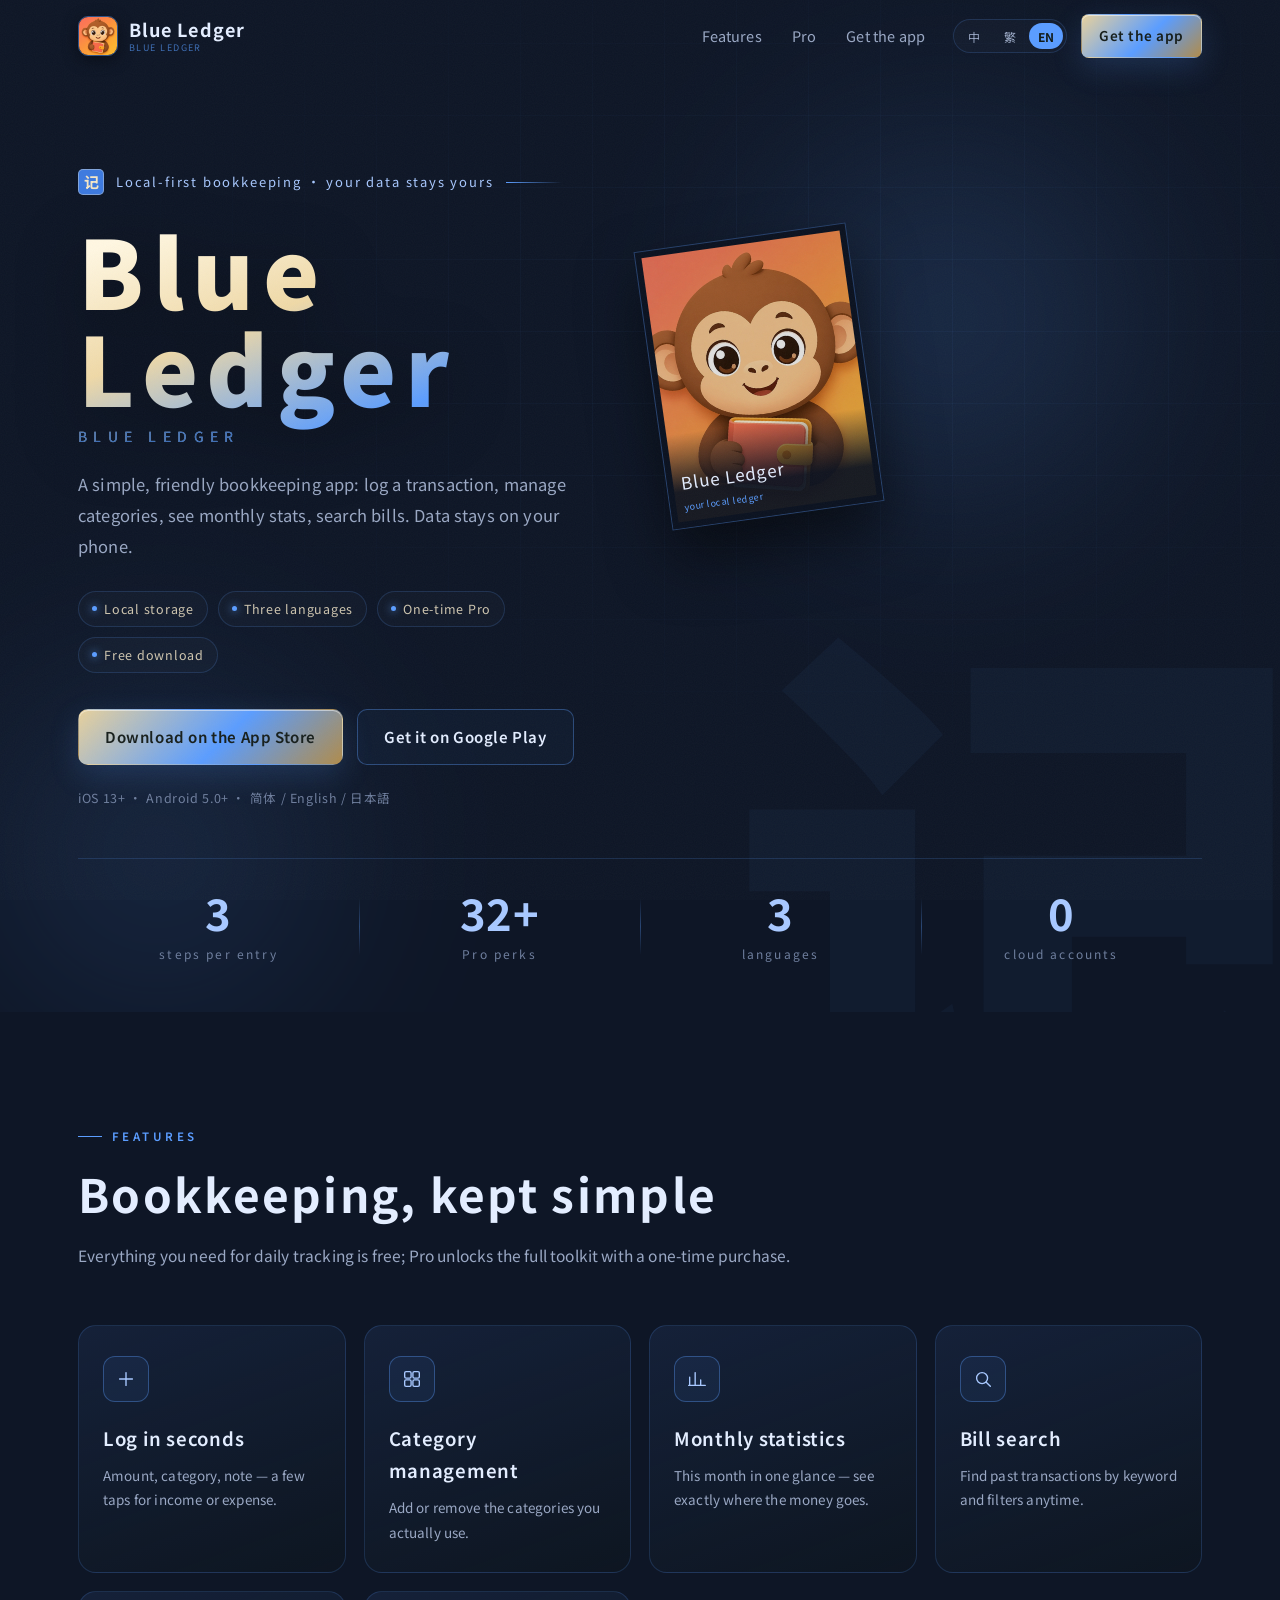
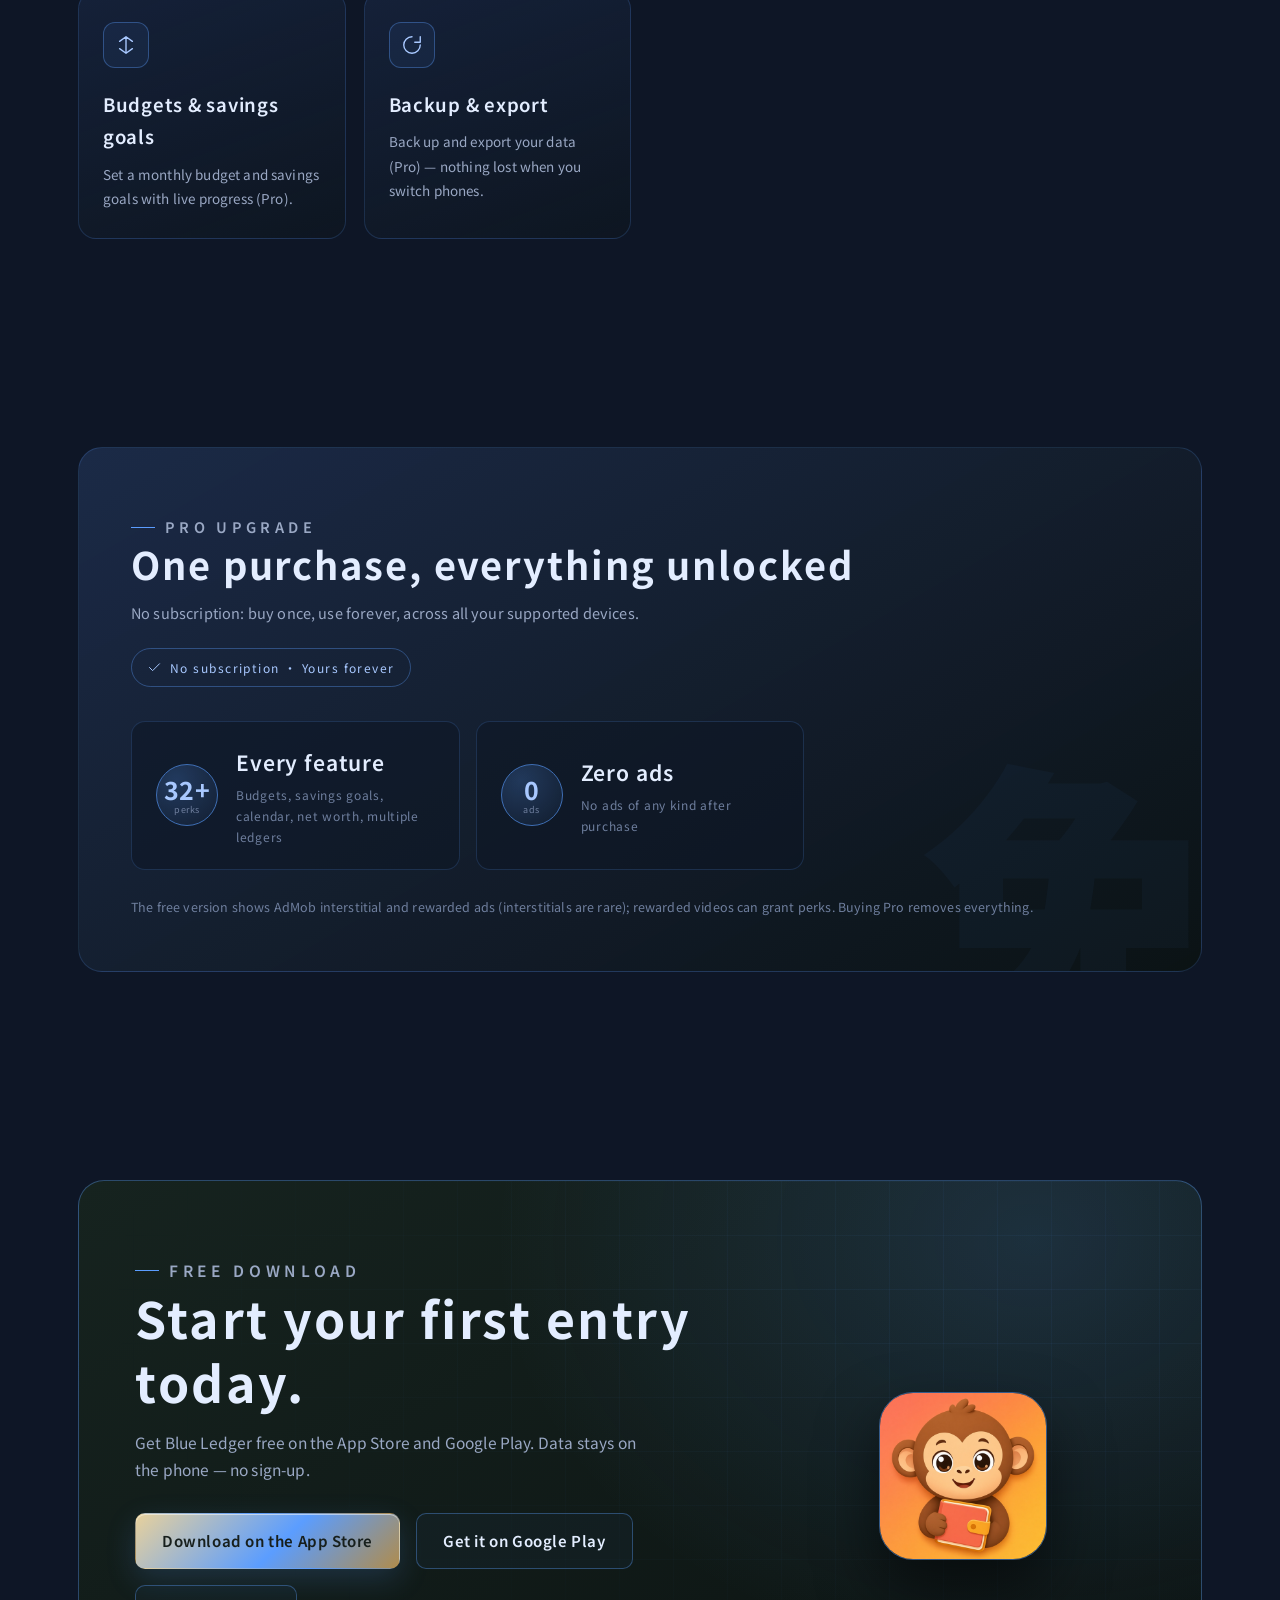
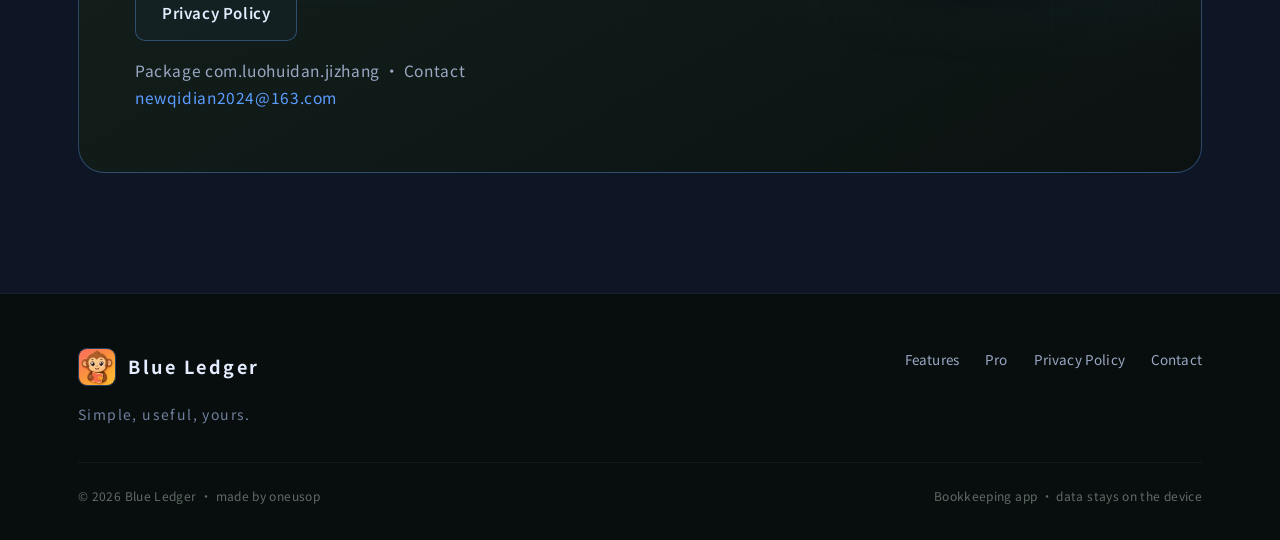
==== blue-jizhang/index.html @ 19135730 "Add Blue Ledger (blue-jizhang) landing page (zh-Hans/zh-Hant/en)" ====
<!DOCTYPE html>
<html lang="zh-Hans">
<head>
<meta charset="utf-8">
<meta name="viewport" content="width=device-width, initial-scale=1">
<title>蓝色记账 · Blue Ledger — 简洁好用的个人记账应用</title>
<meta name="description" content="蓝色记账：本地存储的个人记账应用。记一笔、分类管理、月度统计、账单搜索；Pro 一次买断解锁预算、储蓄目标、多账本等 32+ 权益。">
<meta name="keywords" content="记账,个人记账,账本,预算,储蓄,记账应用,bookkeeping,expense tracker,budget">
<meta name="author" content="oneusop">
<meta name="robots" content="index, follow, max-image-preview:large">
<meta name="theme-color" content="#0e1626">
<meta name="application-name" content="Blue Ledger">
<link rel="canonical" href="https://nonloop.github.io/my-android-apps-website/blue-jizhang/">
<link rel="alternate" hreflang="zh-Hans" href="https://nonloop.github.io/my-android-apps-website/blue-jizhang/">
<link rel="alternate" hreflang="zh-Hant" href="https://nonloop.github.io/my-android-apps-website/blue-jizhang/?lang=zh-Hant">
<link rel="alternate" hreflang="en" href="https://nonloop.github.io/my-android-apps-website/blue-jizhang/?lang=en">
<link rel="alternate" hreflang="x-default" href="https://nonloop.github.io/my-android-apps-website/blue-jizhang/">

<meta property="og:type" content="website">
<meta property="og:site_name" content="蓝色记账 Blue Ledger">
<meta property="og:locale" content="zh_CN">
<meta property="og:locale:alternate" content="zh_TW">
<meta property="og:locale:alternate" content="en_US">
<meta property="og:url" content="https://nonloop.github.io/my-android-apps-website/blue-jizhang/">
<meta property="og:title" content="蓝色记账 · Blue Ledger">
<meta property="og:description" content="简洁好用的个人记账应用。数据只存在本机，Pro 一次买断解锁 32+ 权益。">
<meta property="og:image" content="https://nonloop.github.io/my-android-apps-website/blue-jizhang/assets/jizhang/icon.png">
<meta name="twitter:card" content="summary">
<meta name="twitter:title" content="蓝色记账 · Blue Ledger">
<meta name="twitter:description" content="Simple local-first bookkeeping. Pro unlocks 32+ features with a one-time purchase.">
<meta name="twitter:image" content="https://nonloop.github.io/my-android-apps-website/blue-jizhang/assets/jizhang/icon.png">

<link rel="icon" type="image/png" href="assets/jizhang/icon.png">
<link rel="apple-touch-icon" href="assets/jizhang/icon.png">
<link rel="preconnect" href="https://fonts.googleapis.com">
<link rel="preconnect" href="https://fonts.gstatic.com" crossorigin>
<link href="https://fonts.googleapis.com/css2?family=Noto+Sans+SC:wght@300;400;500;700;900&display=swap" rel="stylesheet">
<link rel="stylesheet" href="styles.css">
<script>
  (function () {
    var root = document.documentElement;
    root.classList.add('js');
    function norm(code) {
      if (!code) return null;
      code = String(code).toLowerCase();
      if (code === 'en') return 'en';
      if (code === 'zh' || code === 'zh-hans' || code === 'zh-cn') return 'zh';
      if (code === 'zh-hant' || code === 'zh-tw' || code === 'zh-hk' || code === 'zh-mo') return 'zh-Hant';
      return null;
    }
    var saved = null;
    try { saved = localStorage.getItem('bluejizhang_lang'); } catch (e) {}
    var lang = norm(saved);
    var q = null;
    try { q = new URLSearchParams(location.search).get('lang'); } catch (e) {}
    var qn = norm(q);
    if (qn) lang = qn;
    if (!lang) {
      var nav = (navigator.language || 'zh').toLowerCase();
      if (nav.indexOf('en') === 0) lang = 'en';
      else if (/zh-(hant|tw|hk|mo)/.test(nav)) lang = 'zh-Hant';
      else lang = 'zh';
    }
    root.setAttribute('lang', lang === 'en' ? 'en' : lang === 'zh-Hant' ? 'zh-Hant' : 'zh-Hans');
  })();
</script>
</head>
<body>
<a class="skip-link" href="#main" data-i18n="skip">跳到主要内容</a>

<header class="site-header" id="top">
  <div class="wrap header-inner">
    <a class="brand" href="#top" aria-label="Blue Ledger">
      <img class="brand-icon" src="assets/jizhang/icon.png" alt="蓝色记账图标" width="40" height="40">
      <span class="brand-text">
        <strong data-i18n="brand">蓝色记账</strong>
        <small data-i18n="brandSub">BLUE LEDGER</small>
      </span>
    </a>
    <nav class="nav" id="nav" aria-label="主导航">
      <a href="#features" data-i18n="navFeatures">功能</a>
      <a href="#pro" data-i18n="navPro">Pro</a>
      <a href="#download" data-i18n="navDownload">获取应用</a>
    </nav>
    <div class="header-actions">
      <div class="lang" role="group" aria-label="Language / 语言">
        <button type="button" data-set-lang="zh" class="is-on">中</button>
        <button type="button" data-set-lang="zh-Hant">繁</button>
        <button type="button" data-set-lang="en">EN</button>
      </div>
      <a class="btn btn-gold btn-sm" href="https://apps.apple.com/app/id6670405728" target="_blank" rel="noopener" data-i18n="getApp">获取应用</a>
      <button class="menu-btn" id="menuBtn" type="button" aria-expanded="false" aria-controls="nav" aria-label="打开菜单">
        <span></span><span></span><span></span>
      </button>
    </div>
  </div>
</header>

<main id="main">
  <!-- HERO -->
  <section class="hero">
    <div class="hero-bg" aria-hidden="true">
      <span class="grid"></span>
      <span class="glow g1"></span>
      <span class="glow g2"></span>
      <span class="glyph">记</span>
    </div>

    <div class="wrap">
      <div class="hero-inner">
        <div class="hero-copy">
          <p class="eyebrow"><span class="seal">记</span><span data-i18n="heroEyebrow">本地记账 · 数据由你掌控</span></p>
          <h1 class="hero-title">
            <span data-i18n="heroTitle">蓝色记账</span>
            <em data-i18n="heroTitleSub">BLUE LEDGER</em>
          </h1>
          <p class="hero-lead" data-i18n="heroLead">简洁好用的个人记账应用：记一笔、分类管理、月度统计、账单搜索。数据只存在本机，打开就记。</p>
          <ul class="hero-tags">
            <li data-i18n="tagLocal">本地存储</li>
            <li data-i18n="tagLangs">三语界面</li>
            <li data-i18n="tagPro">Pro 一次买断</li>
            <li data-i18n="tagFree">免费下载</li>
          </ul>
          <div class="hero-cta">
            <a class="btn btn-gold" href="https://apps.apple.com/app/id6670405728" target="_blank" rel="noopener" data-i18n="appStoreCta">在 App Store 获取</a>
            <a class="btn btn-ghost" href="https://play.google.com/store/apps/details?id=com.luohuidan.jizhang" target="_blank" rel="noopener" data-i18n="playCta">在 Google Play 获取</a>
          </div>
          <p class="hero-meta" data-i18n="heroMeta">iOS 13+ · Android 5.0+ · 简体 / English / 日本語</p>
        </div>

        <div class="hero-art">
          <figure class="hero-card hc-left">
            <img src="assets/jizhang/icon.png" alt="蓝色记账应用图标" loading="eager">
            <figcaption><span data-i18n="heroCardA">蓝色记账</span><small data-i18n="heroCardASub">本机账本</small></figcaption>
          </figure>
        </div>
      </div>

      <div class="hero-stats">
        <div class="stat"><b>3</b><span data-i18n="statSteps">步记完一笔</span></div>
        <div class="stat"><b>32+</b><span data-i18n="statPro">项 Pro 权益</span></div>
        <div class="stat"><b>3</b><span data-i18n="statLangs">种界面语言</span></div>
        <div class="stat"><b>0</b><span data-i18n="statCloud">云端账号</span></div>
      </div>
    </div>
  </section>

  <!-- FEATURES -->
  <section class="section" id="features">
    <div class="wrap">
      <div class="section-head reveal">
        <p class="kicker" data-i18n="featuresKicker">核心功能</p>
        <h2 data-i18n="featuresTitle">记账这件事，越简单越好</h2>
        <p class="section-lead" data-i18n="featuresLead">日常记账免费够用；想管理得更好，Pro 一次买断全部解锁。</p>
      </div>

      <div class="feature-grid">
        <article class="feature reveal" data-delay="0">
          <span class="ico"><svg viewBox="0 0 24 24"><path d="M12 5v14M5 12h14"/></svg></span>
          <h3 data-i18n="f1Title">快速记一笔</h3>
          <p data-i18n="f1Desc">金额、分类、备注，几步完成；支持收入与支出。</p>
        </article>
        <article class="feature reveal" data-delay="1">
          <span class="ico"><svg viewBox="0 0 24 24"><rect x="4" y="4" width="7" height="7" rx="1.5"/><rect x="13" y="4" width="7" height="7" rx="1.5"/><rect x="4" y="13" width="7" height="7" rx="1.5"/><rect x="13" y="13" width="7" height="7" rx="1.5"/></svg></span>
          <h3 data-i18n="f2Title">分类管理</h3>
          <p data-i18n="f2Desc">常用分类自由增删，账目一目了然。</p>
        </article>
        <article class="feature reveal" data-delay="2">
          <span class="ico"><svg viewBox="0 0 24 24"><path d="M4 19V10M10 19V5M16 19v-6M21 19H3"/></svg></span>
          <h3 data-i18n="f3Title">月度统计</h3>
          <p data-i18n="f3Desc">本月收支概览与月度统计，钱花在哪一清二楚。</p>
        </article>
        <article class="feature reveal" data-delay="3">
          <span class="ico"><svg viewBox="0 0 24 24"><circle cx="11" cy="11" r="6"/><path d="m20 20-4.5-4.5"/></svg></span>
          <h3 data-i18n="f4Title">账单搜索</h3>
          <p data-i18n="f4Desc">按关键词与筛选条件查找历史账单，随时核对。</p>
        </article>
        <article class="feature reveal" data-delay="0">
          <span class="ico"><svg viewBox="0 0 24 24"><path d="M12 3v18M5 8l7-5 7 5M5 16l7 5 7-5"/></svg></span>
          <h3 data-i18n="f5Title">预算与储蓄目标</h3>
          <p data-i18n="f5Desc">设定月度预算和储蓄目标，进度实时提醒（Pro）。</p>
        </article>
        <article class="feature reveal" data-delay="1">
          <span class="ico"><svg viewBox="0 0 24 24"><path d="M12 3a9 9 0 1 0 9 9"/><path d="M21 3v6h-6"/></svg></span>
          <h3 data-i18n="f6Title">备份与导出</h3>
          <p data-i18n="f6Desc">数据备份与导出（Pro），换机不丢账。</p>
        </article>
      </div>
    </div>
  </section>

  <!-- PRO -->
  <section class="section" id="pro">
    <div class="wrap">
      <div class="ads-panel reveal">
        <div class="ads-head">
          <div>
            <p class="kicker" data-i18n="proKicker">Pro 高级版</p>
            <h2 data-i18n="proTitle">一次买断，全部解锁</h2>
            <p data-i18n="proLead">无需订阅：一次购买，永久使用，并在所有支持设备上共享。</p>
          </div>
          <span class="no-iap">
            <svg viewBox="0 0 24 24" aria-hidden="true"><path d="M20 6 9 17l-5-5"/></svg>
            <span data-i18n="noSub">无订阅 · 永久使用</span>
          </span>
        </div>

        <div class="tier-grid">
          <div class="tier">
            <span class="tier-seal"><span class="tier-num">32+</span><small data-i18n="proPerks">项权益</small></span>
            <div>
              <b data-i18n="proTier1">完整功能</b>
              <span data-i18n="proTier1Sub">预算、储蓄目标、记账日历、资产负债、多账本</span>
            </div>
          </div>
          <div class="tier">
            <span class="tier-seal"><span class="tier-num">0</span><small data-i18n="adCount">广告</small></span>
            <div>
              <b data-i18n="proTier2">无广告干扰</b>
              <span data-i18n="proTier2Sub">购买后不再展示任何广告</span>
            </div>
          </div>
        </div>

        <p class="ads-note" data-i18n="proNote">免费版包含 AdMob 插屏与激励广告（插屏仅低概率出现），看激励广告可获权益；Pro 买断后全部去除。</p>
      </div>
    </div>
  </section>

  <!-- DOWNLOAD -->
  <section class="section download" id="download">
    <div class="wrap">
      <div class="download-panel reveal">
        <div class="dl-copy">
          <p class="kicker" data-i18n="dlKicker">免费下载</p>
          <h2 data-i18n="dlTitle">今天开始，记下第一笔。</h2>
          <p data-i18n="dlLead">在 App Store 与 Google Play 免费获取《蓝色记账》。数据只存在本机，无需注册。</p>
          <div class="dl-actions">
            <a class="btn btn-gold" href="https://apps.apple.com/app/id6670405728" target="_blank" rel="noopener" data-i18n="appStoreCta">在 App Store 获取</a>
            <a class="btn btn-ghost" href="https://play.google.com/store/apps/details?id=com.luohuidan.jizhang" target="_blank" rel="noopener" data-i18n="playCta">在 Google Play 获取</a>
            <a class="btn btn-ghost" href="privacy.html" data-i18n="privacyLink">隐私政策</a>
          </div>
          <p class="dl-meta">
            <span data-i18n="dlMeta">包名 com.luohuidan.jizhang · 联系</span>
            <a href="mailto:newqidian2024@163.com">newqidian2024@163.com</a>
          </p>
        </div>
        <div class="dl-art">
          <img src="assets/jizhang/icon.png" alt="蓝色记账应用图标" width="168" height="168" loading="lazy">
        </div>
      </div>
    </div>
  </section>
</main>

<footer class="site-footer">
  <div class="wrap">
    <div class="footer-top">
      <div>
        <div class="footer-brand">
          <img src="assets/jizhang/icon.png" alt="" width="38" height="38" loading="lazy">
          <strong data-i18n="brand">蓝色记账</strong>
        </div>
        <p class="footer-tagline" data-i18n="footerTagline">简洁好用，数据由你掌控。</p>
      </div>
      <nav class="footer-links" aria-label="页脚导航">
        <a href="#features" data-i18n="navFeatures">功能</a>
        <a href="#pro" data-i18n="navPro">Pro</a>
        <a href="privacy.html" data-i18n="privacyLink">隐私政策</a>
        <a href="mailto:newqidian2024@163.com" data-i18n="contact">联系我们</a>
      </nav>
    </div>
    <div class="footer-bottom">
      <span>© <span id="year">2026</span> Blue Ledger · <span data-i18n="madeBy">由 oneusop 出品</span></span>
      <span data-i18n="footerNote">个人记账应用 · 数据仅保存在本机</span>
    </div>
  </div>
</footer>

<script src="app.js" defer></script>
</body>
</html>
---- blue-jizhang/styles.css ----
/* ==========================================================================
   蓝色记账 · Blue Ledger — official site
   Palette: deep blue night, sky-blue accent, soft paper
   ========================================================================== */



:root {
  --bg: #0e1626;
  --bg-soft: #16203a;
  --panel: #1a2748;
  --panel-2: #20305a;
  --gold: #5b9dff;
  --gold-2: #a8c8ff;
  --gold-3: #3f6fb5;
  --cream: #e3edff;
  --text: #eef3fb;
  --muted: #9aa8c4;
  --faint: #6f7f9e;
  --line: rgba(91, 157, 255, 0.18);
  --line-strong: rgba(91, 157, 255, 0.36);
  --red: #3d7ae0;
  --paper: #d5e5ff;
  --serif: "Noto Sans SC", "PingFang SC", "Microsoft YaHei", sans-serif;
  --sans: "Noto Sans SC", -apple-system, BlinkMacSystemFont, "PingFang SC",
    "Hiragino Sans GB", "Microsoft YaHei", sans-serif;
  --wrap: 1180px;
  --radius: 18px;
  --ease: cubic-bezier(0.22, 0.61, 0.36, 1);
}

*,
*::before,
*::after {
  box-sizing: border-box;
}

html {
  scroll-behavior: smooth;
  -webkit-text-size-adjust: 100%;
}

body {
  margin: 0;
  background: var(--bg);
  color: var(--text);
  font-family: var(--sans);
  font-size: 16px;
  line-height: 1.75;
  letter-spacing: 0.01em;
  overflow-x: hidden;
  -webkit-font-smoothing: antialiased;
}

body::before {
  content: "";
  position: fixed;
  inset: 0;
  z-index: 1;
  pointer-events: none;
  opacity: 0.035;
  background-image: url("data:image/svg+xml;utf8,<svg xmlns='http://www.w3.org/2000/svg' width='160' height='160'><filter id='n'><feTurbulence type='fractalNoise' baseFrequency='0.9' numOctaves='2'/></filter><rect width='160' height='160' filter='url(%23n)'/></svg>");
}

img {
  max-width: 100%;
  display: block;
}

a {
  color: inherit;
  text-decoration: none;
}

button {
  font: inherit;
  color: inherit;
  background: none;
  border: 0;
  cursor: pointer;
}

::selection {
  background: rgba(91, 157, 255, 0.35);
  color: #fff;
}

:focus-visible {
  outline: 2px solid var(--gold-2);
  outline-offset: 3px;
}

.skip-link {
  position: fixed;
  top: -60px;
  left: 16px;
  z-index: 200;
  padding: 10px 18px;
  background: var(--gold);
  color: #0e1626;
  border-radius: 8px;
  font-weight: 700;
  transition: top 0.2s;
}

.skip-link:focus {
  top: 12px;
}

.wrap {
  width: 100%;
  max-width: var(--wrap);
  margin: 0 auto;
  padding: 0 28px;
}

/* ------------------------------ header ---------------------------------- */

.site-header {
  position: fixed;
  top: 0;
  left: 0;
  right: 0;
  z-index: 100;
  border-bottom: 1px solid transparent;
  transition: background 0.3s, border-color 0.3s, backdrop-filter 0.3s;
}

.site-header.is-scrolled {
  background: rgba(14, 22, 38, 0.82);
  backdrop-filter: blur(16px);
  -webkit-backdrop-filter: blur(16px);
  border-bottom-color: rgba(91, 157, 255, 0.14);
}

.header-inner {
  display: flex;
  align-items: center;
  gap: 28px;
  height: 72px;
}

.brand {
  display: inline-flex;
  align-items: center;
  gap: 11px;
  flex-shrink: 0;
}

.brand-icon {
  width: 40px;
  height: 40px;
  border-radius: 10px;
  border: 1px solid rgba(91, 157, 255, 0.45);
  box-shadow: 0 4px 16px rgba(0, 0, 0, 0.4);
}

.brand-text {
  display: flex;
  flex-direction: column;
  line-height: 1.15;
}

.brand-text strong {
  font-family: var(--serif);
  font-size: 18px;
  font-weight: 700;
  letter-spacing: 0.14em;
  color: var(--cream);
}

.brand-text small {
  font-size: 9px;
  letter-spacing: 0.28em;
  color: var(--gold-3);
  margin-top: 3px;
}

.nav {
  display: flex;
  align-items: center;
  gap: 30px;
  margin-left: auto;
  font-size: 14.5px;
  color: var(--muted);
}

.nav a {
  position: relative;
  padding: 6px 0;
  transition: color 0.2s;
}

.nav a::after {
  content: "";
  position: absolute;
  left: 0;
  right: 100%;
  bottom: 0;
  height: 1px;
  background: var(--gold);
  transition: right 0.3s var(--ease);
}

.nav a:hover {
  color: var(--gold-2);
}

.nav a:hover::after {
  right: 0;
}

.header-actions {
  display: flex;
  align-items: center;
  gap: 14px;
  flex-shrink: 0;
}

.lang {
  display: inline-flex;
  padding: 3px;
  gap: 2px;
  border: 1px solid var(--line);
  border-radius: 999px;
  background: rgba(255, 255, 255, 0.02);
}

.lang button {
  min-width: 34px;
  height: 26px;
  padding: 0 7px;
  border-radius: 999px;
  font-size: 12px;
  color: var(--muted);
  transition: background 0.2s, color 0.2s;
}

.lang button.is-on {
  background: var(--gold);
  color: #121b19;
  font-weight: 700;
}

.menu-btn {
  display: none;
  width: 40px;
  height: 40px;
  border: 1px solid var(--line);
  border-radius: 10px;
  padding: 10px;
  flex-direction: column;
  justify-content: center;
  gap: 5px;
}

.menu-btn span {
  display: block;
  height: 1.5px;
  background: var(--gold-2);
  transition: transform 0.25s, opacity 0.25s;
}

.menu-btn[aria-expanded="true"] span:nth-child(1) {
  transform: translateY(6.5px) rotate(45deg);
}

.menu-btn[aria-expanded="true"] span:nth-child(2) {
  opacity: 0;
}

.menu-btn[aria-expanded="true"] span:nth-child(3) {
  transform: translateY(-6.5px) rotate(-45deg);
}

/* ------------------------------- buttons -------------------------------- */

.btn {
  display: inline-flex;
  align-items: center;
  justify-content: center;
  gap: 9px;
  padding: 14px 26px;
  border-radius: 10px;
  font-weight: 600;
  font-size: 15px;
  letter-spacing: 0.04em;
  border: 1px solid transparent;
  transition: transform 0.25s var(--ease), box-shadow 0.25s, background 0.25s,
    border-color 0.25s, color 0.25s;
  cursor: pointer;
  white-space: nowrap;
}

.btn-sm {
  padding: 9px 17px;
  font-size: 13.5px;
  border-radius: 8px;
}

.btn-gold {
  background: linear-gradient(135deg, #e8d19c 0%, #5b9dff 55%, #b08c4c 100%);
  color: #171f1c;
  box-shadow: 0 10px 30px rgba(91, 157, 255, 0.18),
    inset 0 1px 0 rgba(255, 255, 255, 0.5);
}

.btn-gold:hover {
  transform: translateY(-2px);
  box-shadow: 0 16px 38px rgba(91, 157, 255, 0.32),
    inset 0 1px 0 rgba(255, 255, 255, 0.55);
}

.btn-ghost {
  border-color: var(--line-strong);
  color: var(--cream);
  background: rgba(91, 157, 255, 0.04);
}

.btn-ghost:hover {
  border-color: var(--gold);
  background: rgba(91, 157, 255, 0.1);
  transform: translateY(-2px);
}

.play-btn svg {
  width: 20px;
  height: 20px;
  flex-shrink: 0;
}

/* -------------------------------- hero ---------------------------------- */

.hero {
  position: relative;
  padding: 152px 0 48px;
  overflow: hidden;
  isolation: isolate;
}

.hero-bg {
  position: absolute;
  inset: 0;
  z-index: -1;
  overflow: hidden;
}

.hero-bg .grid {
  position: absolute;
  inset: -10% -10% 0;
  background-image: linear-gradient(rgba(91, 157, 255, 0.09) 1px, transparent 1px),
    linear-gradient(90deg, rgba(91, 157, 255, 0.09) 1px, transparent 1px);
  background-size: 72px 72px;
  mask-image: radial-gradient(ellipse 70% 58% at 62% 38%, #000 10%, transparent 72%);
  -webkit-mask-image: radial-gradient(ellipse 70% 58% at 62% 38%, #000 10%, transparent 72%);
  opacity: 0.55;
}

.hero-bg .glow {
  position: absolute;
  border-radius: 50%;
  filter: blur(90px);
  opacity: 0.42;
}

.hero-bg .g1 {
  width: 560px;
  height: 560px;
  right: 4%;
  top: 4%;
  background: radial-gradient(circle, rgba(91, 157, 255, 0.5), transparent 68%);
}

.hero-bg .g2 {
  width: 520px;
  height: 520px;
  left: -8%;
  bottom: -10%;
  background: radial-gradient(circle, rgba(91, 157, 255, 0.38), transparent 70%);
}

.hero-bg .glyph {
  position: absolute;
  right: -3%;
  bottom: -16%;
  font-family: var(--serif);
  font-weight: 900;
  font-size: clamp(320px, 46vw, 720px);
  line-height: 1;
  color: rgba(91, 157, 255, 0.045);
  user-select: none;
}

.hero-inner {
  display: grid;
  grid-template-columns: 1.02fr 0.98fr;
  align-items: center;
  gap: 30px;
  min-height: 600px;
}

.eyebrow {
  display: inline-flex;
  align-items: center;
  gap: 12px;
  margin: 0 0 26px;
  font-size: 13px;
  letter-spacing: 0.22em;
  color: var(--gold-2);
}

.eyebrow::after {
  content: "";
  width: 56px;
  height: 1px;
  background: linear-gradient(90deg, var(--gold), transparent);
}

.seal {
  display: inline-grid;
  place-items: center;
  width: 26px;
  height: 26px;
  border-radius: 5px;
  background: var(--red);
  color: #f6e7c6;
  font-family: var(--serif);
  font-size: 15px;
  font-weight: 700;
  letter-spacing: 0;
  box-shadow: inset 0 0 0 1px rgba(255, 240, 210, 0.35);
}

.hero-title {
  margin: 0;
  font-family: var(--serif);
  font-weight: 900;
  font-size: clamp(58px, 7.4vw, 104px);
  line-height: 1.02;
  letter-spacing: 0.09em;
  background: linear-gradient(160deg, #fff7e2 8%, #efd9a7 38%, #5b9dff 72%, #9f7f45 100%);
  -webkit-background-clip: text;
  background-clip: text;
  color: transparent;
  filter: drop-shadow(0 14px 34px rgba(0, 0, 0, 0.4));
}

.hero-title em {
  display: block;
  margin-top: 14px;
  font-family: var(--sans);
  font-style: normal;
  font-weight: 400;
  font-size: clamp(11px, 1.1vw, 14px);
  letter-spacing: 0.46em;
  color: var(--gold-3);
  -webkit-text-fill-color: var(--gold-3);
  background: none;
}

.hero-lead {
  max-width: 500px;
  margin: 26px 0 0;
  font-size: 16.5px;
  color: var(--muted);
  line-height: 1.9;
}

.hero-tags {
  display: flex;
  flex-wrap: wrap;
  gap: 10px;
  list-style: none;
  padding: 0;
  margin: 28px 0 0;
}

.hero-tags li {
  display: inline-flex;
  align-items: center;
  gap: 7px;
  padding: 6px 13px;
  border: 1px solid var(--line);
  border-radius: 999px;
  font-size: 12.5px;
  letter-spacing: 0.06em;
  color: #cfc6b0;
  background: rgba(255, 255, 255, 0.02);
}

.hero-tags li::before {
  content: "";
  width: 5px;
  height: 5px;
  border-radius: 50%;
  background: var(--gold);
  box-shadow: 0 0 8px var(--gold);
}

.hero-cta {
  display: flex;
  flex-wrap: wrap;
  gap: 14px;
  margin-top: 36px;
}

.hero-meta {
  margin: 22px 0 0;
  font-size: 12.5px;
  letter-spacing: 0.05em;
  color: var(--faint);
}

/* hero visual */

.hero-art {
  position: relative;
  width: 100%;
  max-width: 540px;
  height: 672px;
  margin-left: auto;
}

.phone {
  position: absolute;
  z-index: 3;
  left: 50%;
  top: 0;
  width: 296px;
  margin: 0;
  transform: translateX(-50%);
  padding: 9px;
  border-radius: 42px;
  background: linear-gradient(150deg, #37433f 0%, #1b2523 34%, #0b1220 100%);
  border: 1px solid rgba(91, 157, 255, 0.5);
  box-shadow: 0 44px 90px rgba(0, 0, 0, 0.66),
    0 0 0 1px rgba(0, 0, 0, 0.7),
    inset 0 1px 0 rgba(255, 255, 255, 0.12);
}

.phone::after {
  content: "";
  position: absolute;
  top: 17px;
  left: 50%;
  transform: translateX(-50%);
  width: 86px;
  height: 20px;
  border-radius: 999px;
  background: #070c0b;
  z-index: 2;
}

.phone img {
  width: 100%;
  height: auto;
  border-radius: 34px;
  aspect-ratio: 1080 / 2330;
  object-fit: cover;
  object-position: top center;
  background: #0d1514;
}

.hero-card {
  position: absolute;
  z-index: 2;
  width: 214px;
  margin: 0;
  padding: 6px;
  background: #0b1220;
  border: 1px solid rgba(91, 157, 255, 0.34);
  box-shadow: 0 30px 60px rgba(0, 0, 0, 0.55);
  overflow: hidden;
}

.hero-card img {
  width: 100%;
  aspect-ratio: 3 / 4;
  object-fit: cover;
  filter: saturate(0.92) brightness(0.88);
}

.hero-card figcaption {
  position: absolute;
  left: 0;
  right: 0;
  bottom: 0;
  padding: 34px 14px 12px;
  font-family: var(--serif);
  font-size: 19px;
  letter-spacing: 0.16em;
  color: var(--cream);
  background: linear-gradient(transparent, rgba(11, 18, 32, 0.94) 62%);
}

.hero-card figcaption small {
  display: block;
  margin-top: 2px;
  font-family: var(--sans);
  font-size: 10px;
  letter-spacing: 0.2em;
  color: var(--gold);
}

.hc-left {
  left: -14px;
  top: 84px;
  transform: rotate(-8deg);
}

.hc-right {
  right: -18px;
  top: 128px;
  transform: rotate(7deg);
}

.hc-right figcaption {
  text-align: right;
  padding-right: 16px;
}

.hero-chip {
  position: absolute;
  z-index: 4;
  left: 2px;
  bottom: 44px;
  display: flex;
  align-items: center;
  gap: 10px;
  padding: 12px 17px;
  border-radius: 12px;
  border: 1px solid var(--line-strong);
  background: rgba(13, 20, 19, 0.86);
  backdrop-filter: blur(10px);
  box-shadow: 0 18px 40px rgba(0, 0, 0, 0.45);
}

.hero-chip .chip-seal {
  display: grid;
  place-items: center;
  width: 34px;
  height: 34px;
  border-radius: 50%;
  border: 1px solid var(--gold);
  font-family: var(--serif);
  font-size: 15px;
  color: var(--gold-2);
}

.hero-chip b {
  display: block;
  font-size: 13px;
  letter-spacing: 0.1em;
  color: var(--cream);
}

.hero-chip span {
  font-size: 10.5px;
  letter-spacing: 0.08em;
  color: var(--faint);
}

/* stats */

.hero-stats {
  display: grid;
  grid-template-columns: repeat(4, 1fr);
  gap: 0;
  margin-top: 34px;
  padding-top: 30px;
  border-top: 1px solid var(--line);
}

.stat {
  position: relative;
  padding: 0 24px;
  text-align: center;
}

.stat + .stat::before {
  content: "";
  position: absolute;
  left: 0;
  top: 12%;
  height: 76%;
  width: 1px;
  background: linear-gradient(transparent, var(--line-strong), transparent);
}

.stat b {
  display: block;
  font-family: var(--serif);
  font-size: clamp(30px, 3.4vw, 44px);
  font-weight: 700;
  line-height: 1.1;
  color: var(--gold-2);
}

.stat span {
  display: block;
  margin-top: 6px;
  font-size: 12px;
  letter-spacing: 0.18em;
  color: var(--faint);
}

/* ------------------------------ sections -------------------------------- */

.section {
  position: relative;
  padding: 104px 0;
  scroll-margin-top: 84px;
}

.section-head {
  max-width: 760px;
  margin-bottom: 54px;
}

.section-head.center {
  margin-left: auto;
  margin-right: auto;
  text-align: center;
}

.kicker {
  display: inline-flex;
  align-items: center;
  gap: 10px;
  margin: 0 0 18px;
  font-size: 11.5px;
  font-weight: 600;
  letter-spacing: 0.3em;
  text-transform: uppercase;
  color: var(--gold);
}

.kicker::before {
  content: "";
  width: 24px;
  height: 1px;
  background: var(--gold);
}

.section-head.center .kicker::after {
  content: "";
  width: 24px;
  height: 1px;
  background: var(--gold);
}

.section h2 {
  margin: 0;
  font-family: var(--serif);
  font-weight: 700;
  font-size: clamp(30px, 3.8vw, 46px);
  line-height: 1.28;
  letter-spacing: 0.05em;
  color: var(--cream);
}

.section-lead {
  margin: 18px 0 0;
  color: var(--muted);
  font-size: 15.5px;
  line-height: 1.9;
}

/* ------------------------------- features -------------------------------- */

.feature-grid {
  display: grid;
  grid-template-columns: repeat(4, 1fr);
  gap: 18px;
}

.feature {
  position: relative;
  padding: 30px 24px 28px;
  border: 1px solid var(--line);
  border-radius: var(--radius);
  background: linear-gradient(160deg, rgba(28, 44, 76, 0.5), rgba(14, 23, 21, 0.28));
  overflow: hidden;
  transition: transform 0.35s var(--ease), border-color 0.35s, background 0.35s;
}

.feature::after {
  content: "";
  position: absolute;
  inset: auto -30% -60% auto;
  width: 150px;
  height: 150px;
  border-radius: 50%;
  background: radial-gradient(circle, rgba(91, 157, 255, 0.16), transparent 70%);
  opacity: 0;
  transition: opacity 0.4s;
}

.feature:hover {
  transform: translateY(-5px);
  border-color: var(--line-strong);
  background: linear-gradient(160deg, rgba(38, 56, 96, 0.66), rgba(14, 23, 21, 0.4));
}

.feature:hover::after {
  opacity: 1;
}

.feature .ico {
  display: grid;
  place-items: center;
  width: 46px;
  height: 46px;
  border-radius: 12px;
  border: 1px solid var(--line-strong);
  background: rgba(91, 157, 255, 0.07);
  color: var(--gold-2);
  margin-bottom: 20px;
}

.feature .ico svg {
  width: 22px;
  height: 22px;
  stroke: currentColor;
  fill: none;
  stroke-width: 1.5;
  stroke-linecap: round;
  stroke-linejoin: round;
}

.feature h3 {
  margin: 0 0 9px;
  font-family: var(--serif);
  font-size: 18.5px;
  font-weight: 600;
  letter-spacing: 0.04em;
  color: var(--cream);
}

.feature p {
  margin: 0;
  font-size: 13.5px;
  line-height: 1.8;
  color: var(--muted);
}

/* ------------------------------- factions -------------------------------- */

.factions {
  background: linear-gradient(180deg, transparent, rgba(22, 32, 58, 0.6) 18%, rgba(22, 32, 58, 0.6) 82%, transparent);
}

.faction-grid {
  display: grid;
  grid-template-columns: repeat(3, 1fr);
  gap: 20px;
}

.faction-card {
  --fc: #5b9dff;
  position: relative;
  padding: 28px 26px 24px;
  border: 1px solid var(--line);
  border-radius: var(--radius);
  background: linear-gradient(165deg, rgba(22, 34, 31, 0.9), rgba(11, 18, 17, 0.9));
  overflow: hidden;
  transition: transform 0.35s var(--ease), border-color 0.35s, box-shadow 0.35s;
}

.faction-card::before {
  content: "";
  position: absolute;
  top: 0;
  left: 0;
  right: 0;
  height: 2px;
  background: linear-gradient(90deg, transparent, var(--fc), transparent);
  opacity: 0.85;
}

.faction-card::after {
  content: "";
  position: absolute;
  top: -60px;
  right: -60px;
  width: 180px;
  height: 180px;
  border-radius: 50%;
  background: radial-gradient(circle, color-mix(in srgb, var(--fc) 24%, transparent), transparent 68%);
  opacity: 0.55;
  transition: opacity 0.35s, transform 0.35s;
}

.faction-card:hover {
  transform: translateY(-5px);
  border-color: color-mix(in srgb, var(--fc) 45%, transparent);
  box-shadow: 0 24px 50px rgba(0, 0, 0, 0.4);
}

.faction-card:hover::after {
  opacity: 0.9;
  transform: scale(1.1);
}

.f-top {
  display: flex;
  align-items: center;
  gap: 14px;
  margin-bottom: 16px;
}

.f-seal {
  display: grid;
  place-items: center;
  width: 52px;
  height: 52px;
  border-radius: 12px;
  flex-shrink: 0;
  background: color-mix(in srgb, var(--fc) 16%, transparent);
  border: 1px solid color-mix(in srgb, var(--fc) 60%, transparent);
  color: var(--fc);
  font-family: var(--serif);
  font-size: 27px;
  font-weight: 700;
  box-shadow: inset 0 0 18px color-mix(in srgb, var(--fc) 18%, transparent);
}

.faction-card h3 {
  margin: 0;
  font-family: var(--serif);
  font-size: 24px;
  font-weight: 700;
  letter-spacing: 0.1em;
  color: var(--cream);
}

.f-leader {
  margin: 3px 0 0;
  font-size: 12px;
  letter-spacing: 0.12em;
  color: var(--faint);
}

.f-leader b {
  color: var(--fc);
  font-weight: 600;
}

.f-motto {
  margin: 0 0 18px;
  padding-bottom: 16px;
  border-bottom: 1px dashed rgba(91, 157, 255, 0.16);
  font-family: var(--serif);
  font-size: 14px;
  letter-spacing: 0.08em;
  color: #cfc3a8;
}

.f-roster {
  display: grid;
  grid-template-columns: 1fr 1fr;
  gap: 10px 16px;
  margin: 0;
}

.f-roster div {
  min-width: 0;
}

.f-roster dt {
  font-size: 10px;
  letter-spacing: 0.18em;
  color: var(--faint);
}

.f-roster dd {
  margin: 2px 0 0;
  font-size: 13.5px;
  letter-spacing: 0.04em;
  color: #ded4bd;
  white-space: nowrap;
  overflow: hidden;
  text-overflow: ellipsis;
}

/* -------------------------------- heroes -------------------------------- */

.heroes {
  padding-bottom: 90px;
  overflow: hidden;
}

.marquee {
  position: relative;
  display: flex;
  width: max-content;
  margin-top: 26px;
  animation: marquee 78s linear infinite;
}

.marquee.reverse {
  animation-direction: reverse;
  animation-duration: 88s;
}

.marquee-wrap {
  position: relative;
  overflow: hidden;
  padding: 14px 0;
  mask-image: linear-gradient(90deg, transparent, #000 7%, #000 93%, transparent);
  -webkit-mask-image: linear-gradient(90deg, transparent, #000 7%, #000 93%, transparent);
}

.marquee-wrap:hover .marquee {
  animation-play-state: paused;
}

.marquee-group {
  display: flex;
  gap: 20px;
  padding-right: 20px;
}

@keyframes marquee {
  from {
    transform: translateX(0);
  }
  to {
    transform: translateX(-50%);
  }
}

.hero-card-item {
  position: relative;
  width: 196px;
  flex-shrink: 0;
  padding: 5px;
  border: 1px solid rgba(91, 157, 255, 0.28);
  background: #0b1220;
  box-shadow: 0 16px 34px rgba(0, 0, 0, 0.4);
  transition: border-color 0.3s, transform 0.3s;
}

.hero-card-item:hover {
  border-color: var(--gold);
}

.hero-card-item img {
  width: 100%;
  aspect-ratio: 3 / 4;
  object-fit: cover;
  filter: saturate(0.9);
  transition: filter 0.3s;
}

.hero-card-item:hover img {
  filter: saturate(1.05) brightness(1.04);
}

.hero-card-item .hc-info {
  position: absolute;
  left: 5px;
  right: 5px;
  bottom: 5px;
  padding: 30px 12px 11px;
  background: linear-gradient(transparent, rgba(11, 18, 32, 0.95) 60%);
}

.hero-card-item .hc-name {
  display: flex;
  align-items: baseline;
  justify-content: space-between;
  gap: 6px;
  font-family: var(--serif);
  font-size: 17px;
  letter-spacing: 0.1em;
  color: var(--cream);
}

.hero-card-item .hc-role {
  font-family: var(--sans);
  font-size: 10px;
  letter-spacing: 0.1em;
  color: var(--gold);
}

.hero-card-item .hc-en {
  display: block;
  margin-top: 1px;
  font-size: 9.5px;
  letter-spacing: 0.2em;
  color: var(--faint);
}

.hero-card-item .hc-tag {
  position: absolute;
  top: 12px;
  left: 12px;
  display: grid;
  place-items: center;
  width: 24px;
  height: 24px;
  border-radius: 5px;
  background: var(--fc, #3d7ae0);
  color: #f8ecd2;
  font-family: var(--serif);
  font-size: 12px;
  font-weight: 700;
  box-shadow: 0 3px 10px rgba(0, 0, 0, 0.45);
}

.heroes-note {
  margin: 20px 0 0;
  text-align: center;
  font-size: 12px;
  letter-spacing: 0.14em;
  color: var(--faint);
}

/* ------------------------------ screenshots ------------------------------ */

.shots {
  background: linear-gradient(180deg, transparent, rgba(13, 22, 20, 0.55), transparent);
}

.shot-grid {
  display: grid;
  grid-template-columns: repeat(4, 1fr);
  gap: 22px;
}

.shot {
  margin: 0;
}

.shot-frame {
  position: relative;
  padding: 7px;
  border-radius: 26px;
  border: 1px solid var(--line);
  background: linear-gradient(160deg, #26312e, #0d1413);
  box-shadow: 0 24px 48px rgba(0, 0, 0, 0.45);
  overflow: hidden;
  transition: transform 0.4s var(--ease), border-color 0.4s;
}

.shot-frame::after {
  content: "";
  position: absolute;
  inset: 0;
  border-radius: 26px;
  background: linear-gradient(transparent 60%, rgba(11, 18, 32, 0.35));
  pointer-events: none;
}

.shot:hover .shot-frame {
  transform: translateY(-6px);
  border-color: var(--line-strong);
}

.shot img {
  width: 100%;
  border-radius: 20px;
  aspect-ratio: 1080 / 2330;
  object-fit: cover;
  object-position: top center;
}

.shot figcaption {
  margin-top: 14px;
  text-align: center;
  font-size: 12.5px;
  letter-spacing: 0.12em;
  color: var(--muted);
}

.shot figcaption b {
  display: block;
  font-family: var(--serif);
  font-size: 15px;
  font-weight: 600;
  letter-spacing: 0.08em;
  color: var(--cream);
  margin-bottom: 2px;
}

.laptop-shot {
  margin: 34px 0 0;
}

.laptop-frame {
  position: relative;
  padding: 10px;
  border-radius: 14px;
  border: 1px solid var(--line-strong);
  background: linear-gradient(150deg, #303c38, #111917);
  box-shadow: 0 34px 70px rgba(0, 0, 0, 0.5);
}

.laptop-frame img {
  width: 100%;
  border-radius: 6px;
}

.laptop-shot figcaption {
  margin-top: 14px;
  text-align: center;
  font-size: 13px;
  color: var(--faint);
  letter-spacing: 0.06em;
}

/* ---------------------------------- ads ---------------------------------- */

.ads-panel {
  position: relative;
  padding: 54px 52px;
  border: 1px solid var(--line);
  border-radius: 24px;
  background: linear-gradient(150deg, rgba(33, 50, 84, 0.72), rgba(11, 18, 17, 0.82));
  overflow: hidden;
}

.ads-panel::before {
  content: "免";
  position: absolute;
  right: -20px;
  bottom: -70px;
  font-family: var(--serif);
  font-size: 300px;
  font-weight: 900;
  line-height: 1;
  color: rgba(91, 157, 255, 0.04);
  pointer-events: none;
}

.ads-head {
  display: flex;
  align-items: flex-end;
  justify-content: space-between;
  flex-wrap: wrap;
  gap: 22px;
  margin-bottom: 34px;
}

.ads-head h2 {
  font-size: clamp(26px, 3.2vw, 38px);
}

.ads-head p {
  max-width: 520px;
  margin: 12px 0 0;
  color: var(--muted);
  font-size: 14.5px;
}

.no-iap {
  display: inline-flex;
  align-items: center;
  gap: 8px;
  padding: 8px 15px;
  border: 1px solid var(--line-strong);
  border-radius: 999px;
  font-size: 12px;
  letter-spacing: 0.12em;
  color: var(--gold-2);
  white-space: nowrap;
}

.no-iap svg {
  width: 15px;
  height: 15px;
  stroke: currentColor;
  fill: none;
  stroke-width: 1.6;
  stroke-linecap: round;
  stroke-linejoin: round;
}

.tier-grid {
  display: grid;
  grid-template-columns: repeat(3, 1fr);
  gap: 16px;
  position: relative;
  z-index: 1;
}

.tier {
  display: flex;
  align-items: center;
  gap: 18px;
  padding: 22px 24px;
  border: 1px solid var(--line);
  border-radius: 14px;
  background: rgba(14, 22, 38, 0.55);
}

.tier-seal {
  display: flex;
  flex-direction: column;
  align-items: center;
  justify-content: center;
  width: 62px;
  height: 62px;
  flex-shrink: 0;
  border-radius: 50%;
  border: 1px solid var(--gold-3);
  background: radial-gradient(circle at 32% 26%, rgba(91, 157, 255, 0.24), rgba(91, 157, 255, 0.03));
  color: var(--gold-2);
  line-height: 1;
}

.tier-seal .tier-num {
  font-family: var(--serif);
  font-size: 25px;
  font-weight: 700;
  line-height: 1;
}

.tier-seal small {
  margin-top: 3px;
  font-family: var(--sans);
  font-size: 9px;
  font-weight: 400;
  letter-spacing: 0.06em;
  color: var(--faint);
}

.tier b {
  display: block;
  font-family: var(--serif);
  font-size: 21px;
  font-weight: 600;
  color: var(--cream);
  letter-spacing: 0.04em;
}

.tier > div > span {
  display: block;
  margin-top: 3px;
  font-size: 12px;
  color: var(--faint);
  letter-spacing: 0.06em;
}

.ads-note {
  position: relative;
  z-index: 1;
  margin: 26px 0 0;
  font-size: 12.5px;
  color: var(--faint);
}

/* ------------------------------- download -------------------------------- */

.download {
  padding-bottom: 120px;
}

.download-panel {
  position: relative;
  display: grid;
  grid-template-columns: 1.25fr 0.75fr;
  align-items: center;
  gap: 40px;
  padding: 60px 56px;
  border: 1px solid var(--line-strong);
  border-radius: 26px;
  overflow: hidden;
  background: radial-gradient(ellipse 80% 120% at 85% 10%, rgba(91, 157, 255, 0.16), transparent 60%),
    linear-gradient(150deg, #16231f, #0b1211);
}

.download-panel::before {
  content: "";
  position: absolute;
  inset: 0;
  background-image: linear-gradient(rgba(91, 157, 255, 0.06) 1px, transparent 1px),
    linear-gradient(90deg, rgba(91, 157, 255, 0.06) 1px, transparent 1px);
  background-size: 54px 54px;
  mask-image: radial-gradient(ellipse at 80% 20%, #000, transparent 70%);
  -webkit-mask-image: radial-gradient(ellipse at 80% 20%, #000, transparent 70%);
  pointer-events: none;
}

.dl-copy {
  position: relative;
  z-index: 1;
}

.dl-copy h2 {
  font-size: clamp(32px, 4vw, 50px);
}

.dl-copy p {
  max-width: 520px;
  margin: 16px 0 0;
  color: var(--muted);
  font-size: 15.5px;
}

.dl-actions {
  display: flex;
  align-items: center;
  flex-wrap: wrap;
  gap: 16px;
  margin-top: 30px;
}

.dl-meta {
  margin: 20px 0 0;
  font-size: 12.5px;
  color: var(--faint);
  letter-spacing: 0.04em;
}

.dl-meta a {
  color: var(--gold);
  border-bottom: 1px solid transparent;
  transition: border-color 0.2s;
}

.dl-meta a:hover {
  border-bottom-color: var(--gold);
}

.dl-art {
  position: relative;
  z-index: 1;
  display: grid;
  place-items: center;
}

.dl-art img {
  width: 168px;
  height: 168px;
  border-radius: 34px;
  border: 1px solid rgba(91, 157, 255, 0.45);
  box-shadow: 0 28px 60px rgba(0, 0, 0, 0.55);
}

/* -------------------------------- footer --------------------------------- */

.site-footer {
  border-top: 1px solid rgba(91, 157, 255, 0.14);
  background: #080e0d;
  padding: 54px 0 34px;
}

.footer-top {
  display: grid;
  grid-template-columns: 1.4fr 1fr;
  gap: 40px;
  padding-bottom: 36px;
}

.footer-brand {
  display: flex;
  align-items: center;
  gap: 12px;
  margin-bottom: 16px;
}

.footer-brand img {
  width: 38px;
  height: 38px;
  border-radius: 9px;
  border: 1px solid rgba(91, 157, 255, 0.35);
}

.footer-brand strong {
  font-family: var(--serif);
  font-size: 18px;
  letter-spacing: 0.14em;
  color: var(--cream);
}

.footer-tagline {
  max-width: 340px;
  margin: 0;
  font-family: var(--serif);
  font-size: 14px;
  letter-spacing: 0.1em;
  color: var(--faint);
}

.footer-links {
  display: flex;
  flex-wrap: wrap;
  gap: 12px 26px;
  align-content: start;
  justify-content: flex-end;
  font-size: 13.5px;
  color: var(--muted);
}

.footer-links a {
  transition: color 0.2s;
}

.footer-links a:hover {
  color: var(--gold-2);
}

.footer-bottom {
  display: flex;
  flex-wrap: wrap;
  justify-content: space-between;
  gap: 12px;
  padding-top: 22px;
  border-top: 1px solid rgba(255, 255, 255, 0.05);
  font-size: 12px;
  color: #5f6c67;
  letter-spacing: 0.03em;
}

.footer-bottom a {
  color: #8b7a56;
}

/* -------------------------------- reveal --------------------------------- */

.js .reveal {
  opacity: 0;
  transform: translateY(26px);
  transition: opacity 0.9s var(--ease), transform 0.9s var(--ease);
}

.js .reveal.is-in {
  opacity: 1;
  transform: none;
}

.js .reveal[data-delay="1"] {
  transition-delay: 0.08s;
}

.js .reveal[data-delay="2"] {
  transition-delay: 0.16s;
}

.js .reveal[data-delay="3"] {
  transition-delay: 0.24s;
}

/* ------------------------------- privacy --------------------------------- */

.policy-hero {
  padding: 140px 0 40px;
  border-bottom: 1px solid rgba(91, 157, 255, 0.14);
  background: radial-gradient(ellipse 70% 100% at 50% 0%, rgba(91, 157, 255, 0.1), transparent 70%);
}

.policy-hero h1 {
  margin: 0;
  font-family: var(--serif);
  font-size: clamp(32px, 4.4vw, 50px);
  letter-spacing: 0.08em;
  color: var(--cream);
}

.policy-hero .meta {
  margin: 14px 0 0;
  font-size: 12.5px;
  color: var(--faint);
  letter-spacing: 0.04em;
}

.policy-wrap {
  max-width: 840px;
  margin: 0 auto;
  padding: 56px 28px 100px;
}

.policy {
  font-size: 15px;
  color: #cfc9bb;
}

.policy h2 {
  margin: 46px 0 12px;
  font-family: var(--serif);
  font-size: 21px;
  font-weight: 600;
  letter-spacing: 0.05em;
  color: var(--gold-2);
}

.policy h3 {
  margin: 24px 0 6px;
  font-size: 15.5px;
  color: var(--cream);
}

.policy p {
  margin: 10px 0;
  line-height: 1.9;
}

.policy ul {
  margin: 10px 0;
  padding-left: 20px;
  line-height: 1.9;
}

.policy li {
  margin: 5px 0;
}

.policy b {
  color: var(--cream);
  font-weight: 600;
}

.policy code {
  padding: 1px 6px;
  border-radius: 4px;
  background: rgba(91, 157, 255, 0.1);
  color: var(--gold-2);
  font-size: 13px;
}

.policy a {
  color: var(--gold);
  border-bottom: 1px solid rgba(91, 157, 255, 0.35);
}

.policy a:hover {
  border-bottom-color: var(--gold-2);
}

.policy hr {
  margin: 46px 0;
  border: 0;
  border-top: 1px solid rgba(91, 157, 255, 0.16);
}

[data-lang-block] {
  display: none;
}

html[lang="zh-Hans"] [data-lang-block="zh"],
html[lang="zh-CN"] [data-lang-block="zh"],
html[lang="zh-Hant"] [data-lang-block="zh-Hant"],
html[lang="en"] [data-lang-block="en"] {
  display: block;
}

/* 双语对照隐藏逻辑（英雄卡片等） */
[data-lang-only] {
  display: none;
}

html[lang="en"] [data-lang-only="en"],
html[lang="zh-Hans"] [data-lang-only="zh"],
html[lang="zh-CN"] [data-lang-only="zh"] {
  display: block;
}

html[lang="en"] .brand-text strong {
  letter-spacing: 0.06em;
}

html[lang="en"] .brand-text small {
  letter-spacing: 0.16em;
}

html[lang="en"] .eyebrow {
  letter-spacing: 0.14em;
}

html[lang="en"] .hero-card figcaption {
  font-size: 17px;
  letter-spacing: 0.06em;
}

html[lang="en"] .hero-card figcaption small {
  font-size: 9px;
  letter-spacing: 0.06em;
}

/* ------------------------------ responsive ------------------------------- */

@media (max-width: 1120px) {
  .feature-grid {
    grid-template-columns: repeat(2, 1fr);
  }

  .hero-art {
    max-width: 470px;
    height: 620px;
  }

  .hero-card {
    width: 186px;
  }

  .phone {
    width: 272px;
  }
}

@media (max-width: 960px) {
  .nav {
    gap: 22px;
    font-size: 13.5px;
  }

  .header-actions .btn-gold {
    display: none;
  }

  .hero {
    padding-top: 128px;
  }

  .hero-inner {
    grid-template-columns: minmax(0, 1fr);
    gap: 46px;
    min-height: 0;
  }

  .hero-copy {
    max-width: 620px;
    min-width: 0;
  }

  .hero-art {
    margin: 0 auto;
    height: 640px;
    max-width: 500px;
  }

  .hero-lead {
    max-width: 560px;
  }

  .faction-grid {
    grid-template-columns: repeat(2, 1fr);
  }

  .shot-grid {
    grid-template-columns: repeat(2, 1fr);
    gap: 26px;
  }

  .download-panel {
    grid-template-columns: 1fr;
    padding: 48px 40px;
  }

  .dl-art {
    order: -1;
    justify-items: start;
  }

  .dl-art img {
    width: 104px;
    height: 104px;
    border-radius: 24px;
  }

  .ads-panel {
    padding: 40px 34px;
  }

  .tier-grid {
    grid-template-columns: 1fr;
  }

  .footer-top {
    grid-template-columns: 1fr;
    gap: 28px;
  }

  .footer-links {
    justify-content: flex-start;
  }
}

@media (max-width: 880px) {
  .menu-btn {
    display: flex;
  }

  .nav {
    position: fixed;
    top: 72px;
    left: 0;
    right: 0;
    flex-direction: column;
    align-items: stretch;
    gap: 0;
    padding: 10px 28px 26px;
    background: rgba(14, 22, 38, 0.97);
    backdrop-filter: blur(18px);
    border-bottom: 1px solid var(--line);
    transform: translateY(-12px);
    opacity: 0;
    visibility: hidden;
    transition: opacity 0.25s, transform 0.25s, visibility 0.25s;
    font-size: 16px;
  }

  .nav.is-open {
    opacity: 1;
    visibility: visible;
    transform: none;
  }

  .nav a {
    padding: 14px 0;
    border-bottom: 1px solid rgba(255, 255, 255, 0.04);
  }
}

@media (max-width: 720px) {
  .wrap {
    padding: 0 20px;
  }

  .eyebrow::after {
    display: none;
  }

  .section {
    padding: 74px 0;
  }

  .hero {
    padding-top: 112px;
    padding-bottom: 24px;
  }

  .hero-title {
    font-size: clamp(50px, 14vw, 68px);
  }

  .hero-lead {
    font-size: 15px;
  }

  .hero-cta .btn {
    flex: 1 1 auto;
  }

  .hero-art {
    height: 548px;
  }

  .phone {
    width: 238px;
    border-radius: 34px;
  }

  .phone img {
    border-radius: 27px;
  }

  .hero-card {
    width: 152px;
    padding: 4px;
  }

  .hero-card figcaption {
    font-size: 15px;
    padding: 24px 10px 9px;
  }

  .hc-left {
    left: -4px;
    top: 76px;
  }

  .hc-right {
    right: -4px;
    top: 112px;
  }

  .hero-chip {
    left: 0;
    bottom: 18px;
    padding: 9px 13px;
  }

  .hero-stats {
    grid-template-columns: repeat(2, 1fr);
    gap: 26px 0;
  }

  .stat:nth-child(3)::before {
    display: none;
  }

  .feature-grid,
  .faction-grid {
    grid-template-columns: 1fr;
  }

  .faction-card {
    padding: 24px 22px 22px;
  }

  .shot-grid {
    display: flex;
    gap: 18px;
    overflow-x: auto;
    scroll-snap-type: x mandatory;
    padding-bottom: 14px;
    margin-right: -20px;
    padding-right: 20px;
    scrollbar-width: none;
  }

  .shot-grid::-webkit-scrollbar {
    display: none;
  }

  .shot {
    flex: 0 0 240px;
    scroll-snap-align: start;
  }

  .ads-head {
    margin-bottom: 26px;
  }

  .ads-panel {
    padding: 34px 22px;
    border-radius: 20px;
  }

  .tier {
    padding: 18px;
  }

  .download-panel {
    padding: 36px 22px;
    border-radius: 22px;
  }

  .footer-links {
    gap: 10px 20px;
  }

  .policy-hero {
    padding-top: 118px;
  }

  .policy-wrap {
    padding: 40px 20px 72px;
  }
}

@media (max-width: 420px) {
  .brand-text strong {
    font-size: 16px;
  }

  .hero-card {
    display: none;
  }

  .hero-art {
    height: 512px;
  }
}

@media (prefers-reduced-motion: reduce) {
  html {
    scroll-behavior: auto;
  }

  *,
  *::before,
  *::after {
    animation-duration: 0.001ms !important;
    animation-iteration-count: 1 !important;
    transition-duration: 0.001ms !important;
  }

  .js .reveal {
    opacity: 1;
    transform: none;
  }
}
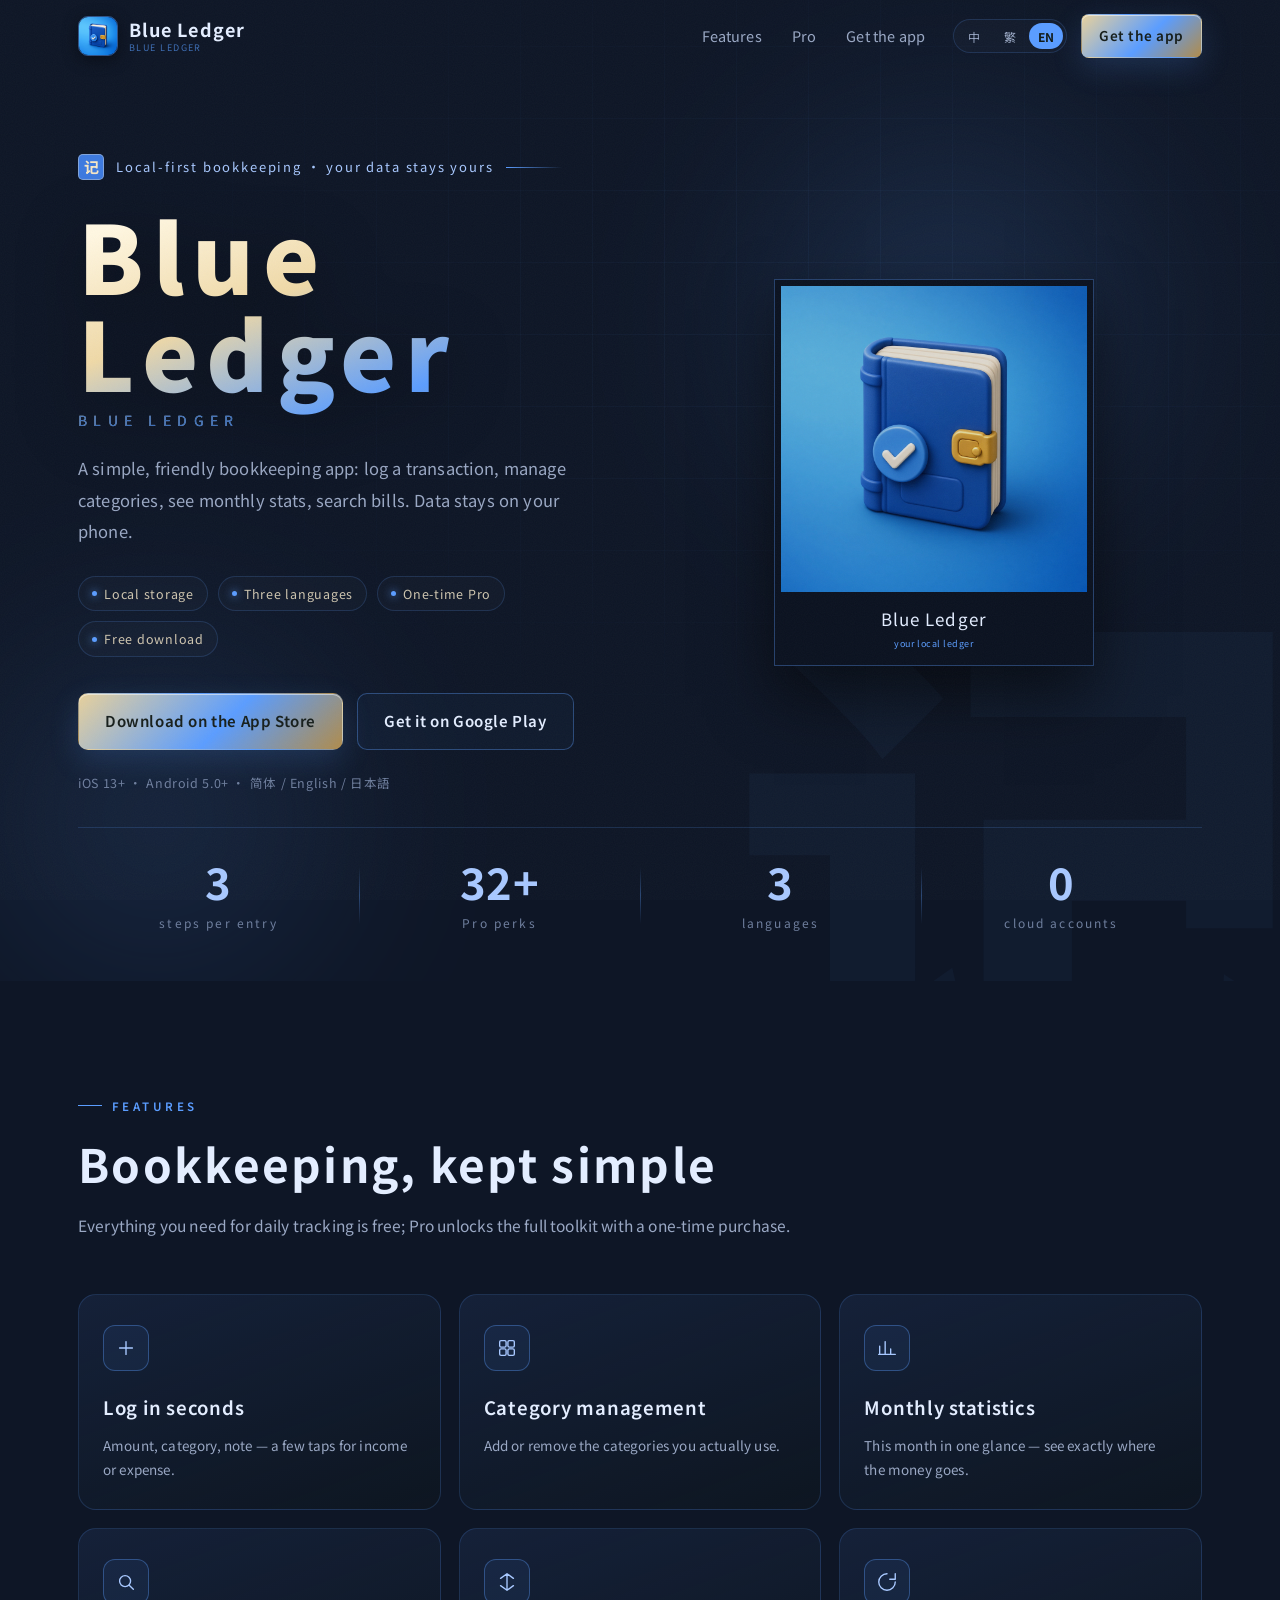
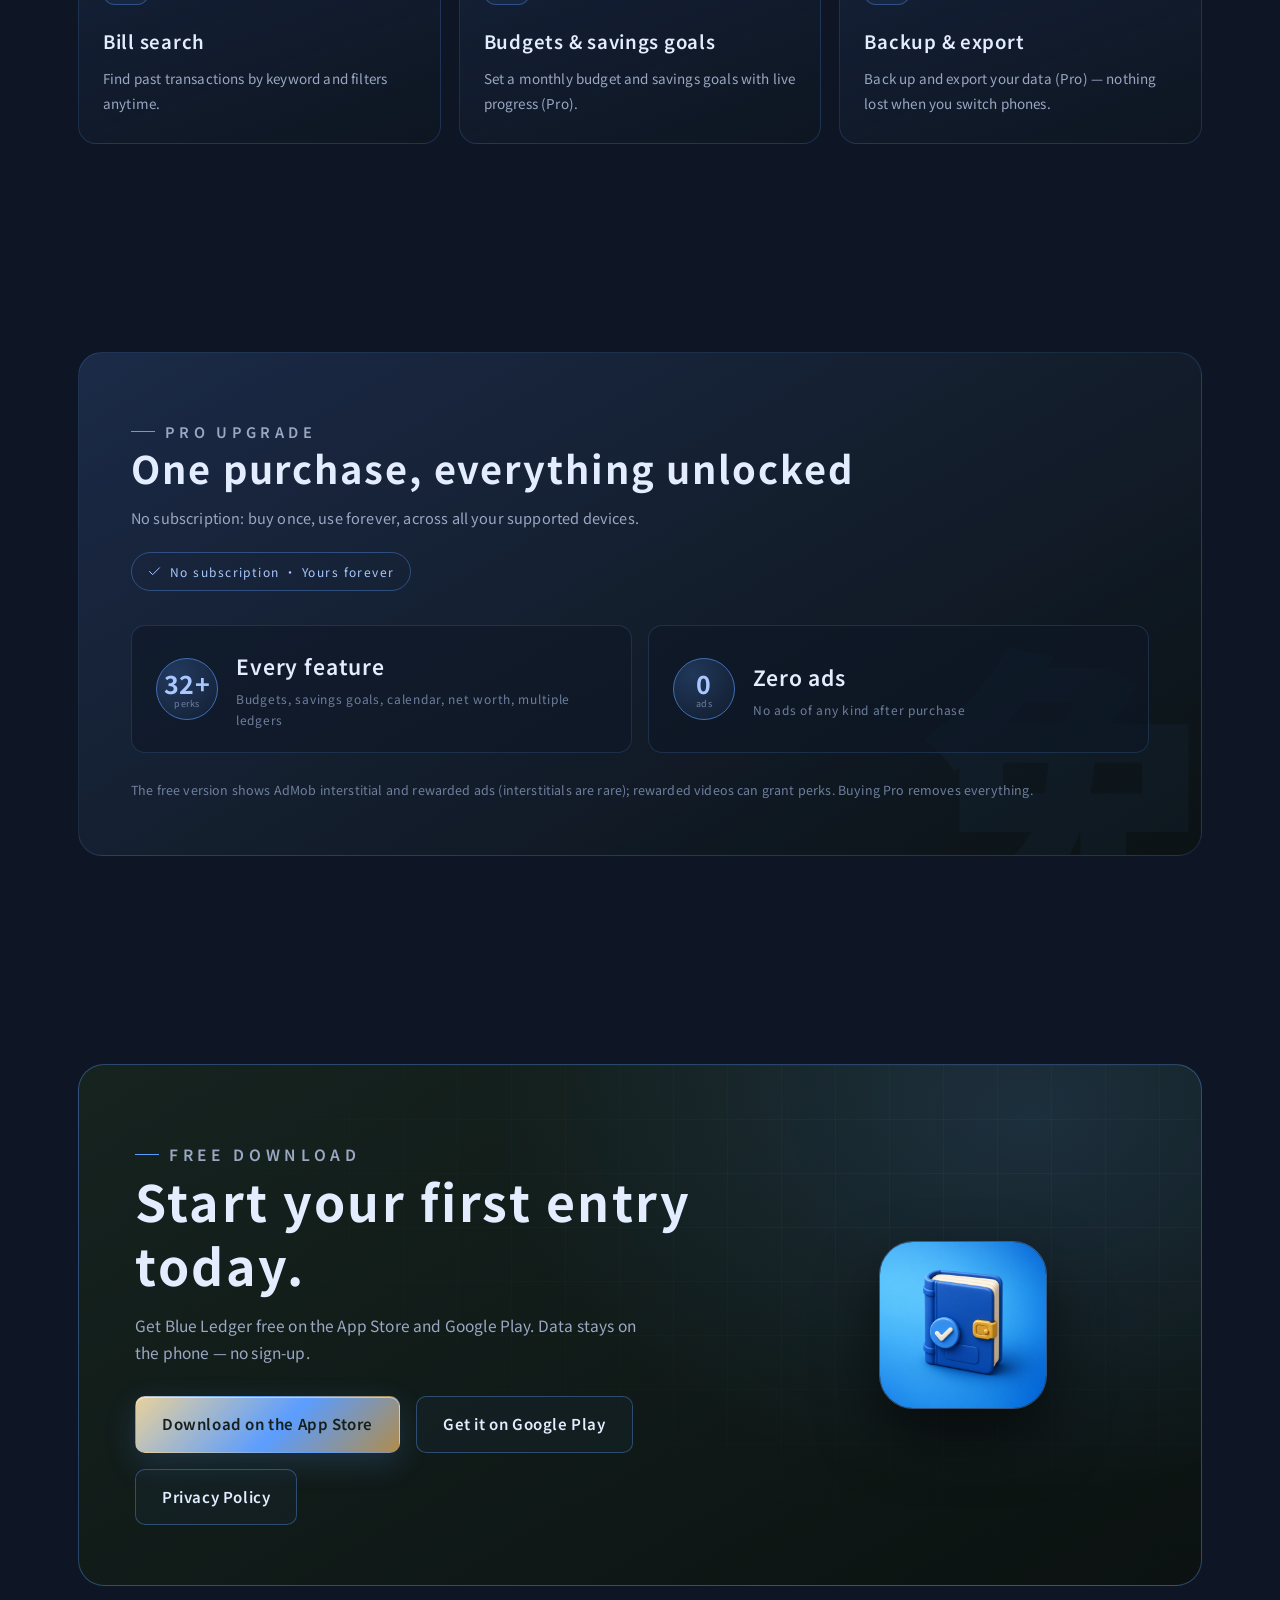
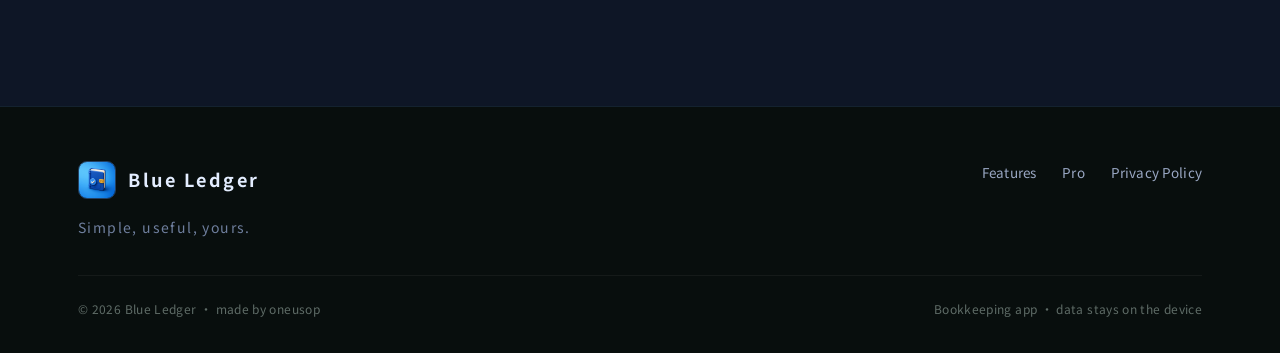
==== commit 230fcbf7: "fix: 首页不再展示邮箱和包名 Co-authored-by: Cursor <cursoragent@cursor.com>" ====
--- a/blue-jizhang/index.html
+++ b/blue-jizhang/index.html
@@ -35,7 +35,8 @@
 <link rel="preconnect" href="https://fonts.googleapis.com">
 <link rel="preconnect" href="https://fonts.gstatic.com" crossorigin>
 <link href="https://fonts.googleapis.com/css2?family=Noto+Sans+SC:wght@300;400;500;700;900&display=swap" rel="stylesheet">
-<link rel="stylesheet" href="styles.css">
+<link rel="stylesheet" href="../shared/site.css">
+    <link rel="stylesheet" href="styles.css">
 <script>
   (function () {
     var root = document.documentElement;
@@ -240,10 +241,6 @@
             <a class="btn btn-ghost" href="https://play.google.com/store/apps/details?id=com.luohuidan.jizhang" target="_blank" rel="noopener" data-i18n="playCta">在 Google Play 获取</a>
             <a class="btn btn-ghost" href="privacy.html" data-i18n="privacyLink">隐私政策</a>
           </div>
-          <p class="dl-meta">
-            <span data-i18n="dlMeta">包名 com.luohuidan.jizhang · 联系</span>
-            <a href="mailto:newqidian2024@163.com">newqidian2024@163.com</a>
-          </p>
         </div>
         <div class="dl-art">
           <img src="assets/jizhang/icon.png" alt="蓝色记账应用图标" width="168" height="168" loading="lazy">
@@ -267,7 +264,6 @@
         <a href="#features" data-i18n="navFeatures">功能</a>
         <a href="#pro" data-i18n="navPro">Pro</a>
         <a href="privacy.html" data-i18n="privacyLink">隐私政策</a>
-        <a href="mailto:newqidian2024@163.com" data-i18n="contact">联系我们</a>
       </nav>
     </div>
     <div class="footer-bottom">
@@ -277,6 +273,8 @@
   </div>
 </footer>
 
+<script src="../shared/jquery-3.7.1.min.js" defer></script>
+<script src="../shared/site.js" defer></script>
 <script src="app.js" defer></script>
 </body>
 </html>
--- a/shared/site.css
+++ b/shared/site.css
@@ -0,0 +1,1953 @@
+/* ==========================================================================
+   App landing sites — shared stylesheet
+   Colors come from theme tokens (--c-*) defined by each site's styles.css.
+   ========================================================================== */
+
+:root {
+  --bg: var(--c-bg);
+  --bg-soft: var(--c-bg-2);
+  --panel: var(--c-panel);
+  --panel-2: var(--c-panel-2);
+  --gold: var(--c-accent);
+  --gold-2: var(--c-accent-soft);
+  --gold-3: var(--c-accent-deep);
+  --cream: var(--c-cream);
+  --text: var(--c-paper);
+  --muted: var(--c-muted);
+  --faint: var(--c-muted-2);
+  --line: rgba(var(--c-accent-rgb), 0.18);
+  --line-strong: rgba(var(--c-accent-rgb), 0.36);
+  --red: var(--c-red);
+  --paper: var(--c-accent-faint);
+  --serif: "Noto Serif SC", "Songti SC", "STSong", "Noto Serif CJK SC", serif;
+  --sans: "Noto Sans SC", -apple-system, BlinkMacSystemFont, "PingFang SC",
+    "Hiragino Sans GB", "Microsoft YaHei", sans-serif;
+  --wrap: 1180px;
+  --radius: 18px;
+  --ease: cubic-bezier(0.22, 0.61, 0.36, 1);
+}
+
+*,
+*::before,
+*::after {
+  box-sizing: border-box;
+}
+
+html {
+  scroll-behavior: auto;
+  -webkit-text-size-adjust: 100%;
+}
+
+body {
+  margin: 0;
+  background: var(--bg);
+  color: var(--text);
+  font-family: var(--sans);
+  font-size: 16px;
+  line-height: 1.75;
+  letter-spacing: 0.01em;
+  overflow-x: hidden;
+  -webkit-font-smoothing: antialiased;
+}
+
+body::before {
+  content: "";
+  position: fixed;
+  inset: 0;
+  z-index: 1;
+  pointer-events: none;
+  opacity: 0.035;
+  background-image: url("data:image/svg+xml;utf8,<svg xmlns='http://www.w3.org/2000/svg' width='160' height='160'><filter id='n'><feTurbulence type='fractalNoise' baseFrequency='0.9' numOctaves='2'/></filter><rect width='160' height='160' filter='url(%23n)'/></svg>");
+}
+
+img {
+  max-width: 100%;
+  display: block;
+}
+
+a {
+  color: inherit;
+  text-decoration: none;
+}
+
+button {
+  font: inherit;
+  color: inherit;
+  background: none;
+  border: 0;
+  cursor: pointer;
+}
+
+::selection {
+  background: rgba(var(--c-accent-rgb), 0.35);
+  color: #fff;
+}
+
+:focus-visible {
+  outline: 2px solid var(--gold-2);
+  outline-offset: 3px;
+}
+
+.skip-link {
+  position: fixed;
+  top: -60px;
+  left: 16px;
+  z-index: 200;
+  padding: 10px 18px;
+  background: var(--gold);
+  color: var(--c-bg-alt);
+  border-radius: 8px;
+  font-weight: 700;
+  transition: top 0.2s;
+}
+
+.skip-link:focus {
+  top: 12px;
+}
+
+.wrap {
+  width: 100%;
+  max-width: var(--wrap);
+  margin: 0 auto;
+  padding: 0 28px;
+}
+
+/* ------------------------------ header ---------------------------------- */
+
+.site-header {
+  position: fixed;
+  top: 0;
+  left: 0;
+  right: 0;
+  z-index: 100;
+  border-bottom: 1px solid transparent;
+  transition: background 0.3s, border-color 0.3s, backdrop-filter 0.3s;
+}
+
+.site-header.is-scrolled {
+  background: rgba(var(--c-deep-rgb), 0.82);
+  backdrop-filter: blur(16px);
+  -webkit-backdrop-filter: blur(16px);
+  border-bottom-color: rgba(var(--c-accent-rgb), 0.14);
+}
+
+.header-inner {
+  display: flex;
+  align-items: center;
+  gap: 28px;
+  height: 72px;
+}
+
+.brand {
+  display: inline-flex;
+  align-items: center;
+  gap: 11px;
+  flex-shrink: 0;
+}
+
+.brand-icon {
+  width: 40px;
+  height: 40px;
+  border-radius: 10px;
+  border: 1px solid rgba(var(--c-accent-rgb), 0.45);
+  box-shadow: 0 4px 16px rgba(0, 0, 0, 0.4);
+}
+
+.brand-text {
+  display: flex;
+  flex-direction: column;
+  line-height: 1.15;
+}
+
+.brand-text strong {
+  font-family: var(--serif);
+  font-size: 18px;
+  font-weight: 700;
+  letter-spacing: 0.14em;
+  color: var(--cream);
+}
+
+.brand-text small {
+  font-size: 9px;
+  letter-spacing: 0.28em;
+  color: var(--gold-3);
+  margin-top: 3px;
+}
+
+.nav {
+  display: flex;
+  align-items: center;
+  gap: 30px;
+  margin-left: auto;
+  font-size: 14.5px;
+  color: var(--muted);
+}
+
+.nav a {
+  position: relative;
+  padding: 6px 0;
+  transition: color 0.2s;
+}
+
+.nav a::after {
+  content: "";
+  position: absolute;
+  left: 0;
+  right: 100%;
+  bottom: 0;
+  height: 1px;
+  background: var(--gold);
+  transition: right 0.3s var(--ease);
+}
+
+.nav a:hover {
+  color: var(--gold-2);
+}
+
+.nav a:hover::after {
+  right: 0;
+}
+
+.header-actions {
+  display: flex;
+  align-items: center;
+  gap: 14px;
+  flex-shrink: 0;
+}
+
+.lang {
+  display: inline-flex;
+  padding: 3px;
+  gap: 2px;
+  border: 1px solid var(--line);
+  border-radius: 999px;
+  background: rgba(255, 255, 255, 0.02);
+}
+
+.lang button {
+  min-width: 34px;
+  height: 26px;
+  padding: 0 7px;
+  border-radius: 999px;
+  font-size: 12px;
+  color: var(--muted);
+  transition: background 0.2s, color 0.2s;
+}
+
+.lang button.is-on {
+  background: var(--gold);
+  color: #121b19;
+  font-weight: 700;
+}
+
+.menu-btn {
+  display: none;
+  width: 40px;
+  height: 40px;
+  border: 1px solid var(--line);
+  border-radius: 10px;
+  padding: 10px;
+  flex-direction: column;
+  justify-content: center;
+  gap: 5px;
+}
+
+.menu-btn span {
+  display: block;
+  height: 1.5px;
+  background: var(--gold-2);
+  transition: transform 0.25s, opacity 0.25s;
+}
+
+.menu-btn[aria-expanded="true"] span:nth-child(1) {
+  transform: translateY(6.5px) rotate(45deg);
+}
+
+.menu-btn[aria-expanded="true"] span:nth-child(2) {
+  opacity: 0;
+}
+
+.menu-btn[aria-expanded="true"] span:nth-child(3) {
+  transform: translateY(-6.5px) rotate(-45deg);
+}
+
+/* ------------------------------- buttons -------------------------------- */
+
+.btn {
+  display: inline-flex;
+  align-items: center;
+  justify-content: center;
+  gap: 9px;
+  padding: 14px 26px;
+  border-radius: 10px;
+  font-weight: 600;
+  font-size: 15px;
+  letter-spacing: 0.04em;
+  border: 1px solid transparent;
+  transition: transform 0.25s var(--ease), box-shadow 0.25s, background 0.25s,
+    border-color 0.25s, color 0.25s;
+  cursor: pointer;
+  white-space: nowrap;
+}
+
+.btn-sm {
+  padding: 9px 17px;
+  font-size: 13.5px;
+  border-radius: 8px;
+}
+
+.btn-gold {
+  background: linear-gradient(135deg, #e8d19c 0%, var(--c-accent) 55%, #b08c4c 100%);
+  color: #171f1c;
+  box-shadow: 0 10px 30px rgba(var(--c-accent-rgb), 0.18),
+    inset 0 1px 0 rgba(255, 255, 255, 0.5);
+}
+
+.btn-gold:hover {
+  transform: translateY(-2px);
+  box-shadow: 0 16px 38px rgba(var(--c-accent-rgb), 0.32),
+    inset 0 1px 0 rgba(255, 255, 255, 0.55);
+}
+
+.btn-ghost {
+  border-color: var(--line-strong);
+  color: var(--cream);
+  background: rgba(var(--c-accent-rgb), 0.04);
+}
+
+.btn-ghost:hover {
+  border-color: var(--gold);
+  background: rgba(var(--c-accent-rgb), 0.1);
+  transform: translateY(-2px);
+}
+
+.play-btn svg {
+  width: 20px;
+  height: 20px;
+  flex-shrink: 0;
+}
+
+/* -------------------------------- hero ---------------------------------- */
+
+.hero {
+  position: relative;
+  padding: 152px 0 48px;
+  overflow: hidden;
+  isolation: isolate;
+}
+
+.hero-bg {
+  position: absolute;
+  inset: 0;
+  z-index: -1;
+  overflow: hidden;
+}
+
+.hero-bg .grid {
+  position: absolute;
+  inset: -10% -10% 0;
+  background-image: linear-gradient(rgba(var(--c-accent-rgb), 0.09) 1px, transparent 1px),
+    linear-gradient(90deg, rgba(var(--c-accent-rgb), 0.09) 1px, transparent 1px);
+  background-size: 72px 72px;
+  mask-image: radial-gradient(ellipse 70% 58% at 62% 38%, #000 10%, transparent 72%);
+  -webkit-mask-image: radial-gradient(ellipse 70% 58% at 62% 38%, #000 10%, transparent 72%);
+  opacity: 0.55;
+}
+
+.hero-bg .glow {
+  position: absolute;
+  border-radius: 50%;
+  filter: blur(90px);
+  opacity: 0.42;
+}
+
+.hero-bg .g1 {
+  width: 560px;
+  height: 560px;
+  right: 4%;
+  top: 4%;
+  background: radial-gradient(circle, rgba(var(--c-accent-rgb), 0.5), transparent 68%);
+}
+
+.hero-bg .g2 {
+  width: 520px;
+  height: 520px;
+  left: -8%;
+  bottom: -10%;
+  background: radial-gradient(circle, rgba(var(--c-glow-rgb), 0.38), transparent 70%);
+}
+
+.hero-bg .glyph {
+  position: absolute;
+  right: -3%;
+  bottom: -16%;
+  font-family: var(--serif);
+  font-weight: 900;
+  font-size: clamp(320px, 46vw, 720px);
+  line-height: 1;
+  color: rgba(var(--c-accent-rgb), 0.045);
+  user-select: none;
+}
+
+.hero-inner {
+  display: grid;
+  grid-template-columns: 1.02fr 0.98fr;
+  align-items: center;
+  gap: 30px;
+  min-height: 600px;
+}
+
+.eyebrow {
+  display: inline-flex;
+  align-items: center;
+  gap: 12px;
+  margin: 0 0 26px;
+  font-size: 13px;
+  letter-spacing: 0.22em;
+  color: var(--gold-2);
+}
+
+.eyebrow::after {
+  content: "";
+  width: 56px;
+  height: 1px;
+  background: linear-gradient(90deg, var(--gold), transparent);
+}
+
+.seal {
+  display: inline-grid;
+  place-items: center;
+  width: 26px;
+  height: 26px;
+  border-radius: 5px;
+  background: var(--red);
+  color: #f6e7c6;
+  font-family: var(--serif);
+  font-size: 15px;
+  font-weight: 700;
+  letter-spacing: 0;
+  box-shadow: inset 0 0 0 1px rgba(255, 240, 210, 0.35);
+}
+
+.hero-title {
+  margin: 0;
+  font-family: var(--serif);
+  font-weight: 900;
+  font-size: clamp(58px, 7.4vw, 104px);
+  line-height: 1.02;
+  letter-spacing: 0.09em;
+  background: linear-gradient(160deg, #fff7e2 8%, #efd9a7 38%, var(--c-accent) 72%, #9f7f45 100%);
+  -webkit-background-clip: text;
+  background-clip: text;
+  color: transparent;
+  filter: drop-shadow(0 14px 34px rgba(0, 0, 0, 0.4));
+}
+
+.hero-title em {
+  display: block;
+  margin-top: 14px;
+  font-family: var(--sans);
+  font-style: normal;
+  font-weight: 400;
+  font-size: clamp(11px, 1.1vw, 14px);
+  letter-spacing: 0.46em;
+  color: var(--gold-3);
+  -webkit-text-fill-color: var(--gold-3);
+  background: none;
+}
+
+.hero-lead {
+  max-width: 500px;
+  margin: 26px 0 0;
+  font-size: 16.5px;
+  color: var(--muted);
+  line-height: 1.9;
+}
+
+.hero-tags {
+  display: flex;
+  flex-wrap: wrap;
+  gap: 10px;
+  list-style: none;
+  padding: 0;
+  margin: 28px 0 0;
+}
+
+.hero-tags li {
+  display: inline-flex;
+  align-items: center;
+  gap: 7px;
+  padding: 6px 13px;
+  border: 1px solid var(--line);
+  border-radius: 999px;
+  font-size: 12.5px;
+  letter-spacing: 0.06em;
+  color: #cfc6b0;
+  background: rgba(255, 255, 255, 0.02);
+}
+
+.hero-tags li::before {
+  content: "";
+  width: 5px;
+  height: 5px;
+  border-radius: 50%;
+  background: var(--gold);
+  box-shadow: 0 0 8px var(--gold);
+}
+
+.hero-cta {
+  display: flex;
+  flex-wrap: wrap;
+  gap: 14px;
+  margin-top: 36px;
+}
+
+.hero-meta {
+  margin: 22px 0 0;
+  font-size: 12.5px;
+  letter-spacing: 0.05em;
+  color: var(--faint);
+}
+
+/* hero visual */
+
+.hero-art {
+  position: relative;
+  width: 100%;
+  max-width: 540px;
+  height: 672px;
+  margin-left: auto;
+}
+
+.phone {
+  position: absolute;
+  z-index: 3;
+  left: 50%;
+  top: 0;
+  width: 296px;
+  margin: 0;
+  transform: translateX(-50%);
+  padding: 9px;
+  border-radius: 42px;
+  background: linear-gradient(150deg, #37433f 0%, #1b2523 34%, var(--c-deep) 100%);
+  border: 1px solid rgba(var(--c-accent-rgb), 0.5);
+  box-shadow: 0 44px 90px rgba(0, 0, 0, 0.66),
+    0 0 0 1px rgba(0, 0, 0, 0.7),
+    inset 0 1px 0 rgba(255, 255, 255, 0.12);
+}
+
+.phone::after {
+  content: "";
+  position: absolute;
+  top: 17px;
+  left: 50%;
+  transform: translateX(-50%);
+  width: 86px;
+  height: 20px;
+  border-radius: 999px;
+  background: #070c0b;
+  z-index: 2;
+}
+
+.phone img {
+  width: 100%;
+  height: auto;
+  border-radius: 34px;
+  aspect-ratio: 1080 / 2330;
+  object-fit: cover;
+  object-position: top center;
+  background: #0d1514;
+}
+
+.hero-card {
+  position: absolute;
+  z-index: 2;
+  width: 214px;
+  margin: 0;
+  padding: 6px;
+  background: var(--c-deep);
+  border: 1px solid rgba(var(--c-accent-rgb), 0.34);
+  box-shadow: 0 30px 60px rgba(0, 0, 0, 0.55);
+  overflow: hidden;
+}
+
+.hero-card img {
+  width: 100%;
+  aspect-ratio: 3 / 4;
+  object-fit: cover;
+  filter: saturate(0.92) brightness(0.88);
+}
+
+.hero-card figcaption {
+  position: absolute;
+  left: 0;
+  right: 0;
+  bottom: 0;
+  padding: 34px 14px 12px;
+  font-family: var(--serif);
+  font-size: 19px;
+  letter-spacing: 0.16em;
+  color: var(--cream);
+  background: linear-gradient(transparent, rgba(var(--c-bg-rgb), 0.94) 62%);
+}
+
+.hero-card figcaption small {
+  display: block;
+  margin-top: 2px;
+  font-family: var(--sans);
+  font-size: 10px;
+  letter-spacing: 0.2em;
+  color: var(--gold);
+}
+
+.hc-left {
+  left: -14px;
+  top: 84px;
+  transform: rotate(-8deg);
+}
+
+.hc-right {
+  right: -18px;
+  top: 128px;
+  transform: rotate(7deg);
+}
+
+.hc-right figcaption {
+  text-align: right;
+  padding-right: 16px;
+}
+
+.hero-chip {
+  position: absolute;
+  z-index: 4;
+  left: 2px;
+  bottom: 44px;
+  display: flex;
+  align-items: center;
+  gap: 10px;
+  padding: 12px 17px;
+  border-radius: 12px;
+  border: 1px solid var(--line-strong);
+  background: rgba(13, 20, 19, 0.86);
+  backdrop-filter: blur(10px);
+  box-shadow: 0 18px 40px rgba(0, 0, 0, 0.45);
+}
+
+.hero-chip .chip-seal {
+  display: grid;
+  place-items: center;
+  width: 34px;
+  height: 34px;
+  border-radius: 50%;
+  border: 1px solid var(--gold);
+  font-family: var(--serif);
+  font-size: 15px;
+  color: var(--gold-2);
+}
+
+.hero-chip b {
+  display: block;
+  font-size: 13px;
+  letter-spacing: 0.1em;
+  color: var(--cream);
+}
+
+.hero-chip span {
+  font-size: 10.5px;
+  letter-spacing: 0.08em;
+  color: var(--faint);
+}
+
+/* stats */
+
+.hero-stats {
+  display: grid;
+  grid-template-columns: repeat(4, 1fr);
+  gap: 0;
+  margin-top: 34px;
+  padding-top: 30px;
+  border-top: 1px solid var(--line);
+}
+
+.stat {
+  position: relative;
+  padding: 0 24px;
+  text-align: center;
+}
+
+.stat + .stat::before {
+  content: "";
+  position: absolute;
+  left: 0;
+  top: 12%;
+  height: 76%;
+  width: 1px;
+  background: linear-gradient(transparent, var(--line-strong), transparent);
+}
+
+.stat b {
+  display: block;
+  font-family: var(--serif);
+  font-size: clamp(30px, 3.4vw, 44px);
+  font-weight: 700;
+  line-height: 1.1;
+  color: var(--gold-2);
+}
+
+.stat span {
+  display: block;
+  margin-top: 6px;
+  font-size: 12px;
+  letter-spacing: 0.18em;
+  color: var(--faint);
+}
+
+/* ------------------------------ sections -------------------------------- */
+
+.section {
+  position: relative;
+  padding: 104px 0;
+  scroll-margin-top: 84px;
+}
+
+.section-head {
+  max-width: 760px;
+  margin-bottom: 54px;
+}
+
+.section-head.center {
+  margin-left: auto;
+  margin-right: auto;
+  text-align: center;
+}
+
+.kicker {
+  display: inline-flex;
+  align-items: center;
+  gap: 10px;
+  margin: 0 0 18px;
+  font-size: 11.5px;
+  font-weight: 600;
+  letter-spacing: 0.3em;
+  text-transform: uppercase;
+  color: var(--gold);
+}
+
+.kicker::before {
+  content: "";
+  width: 24px;
+  height: 1px;
+  background: var(--gold);
+}
+
+.section-head.center .kicker::after {
+  content: "";
+  width: 24px;
+  height: 1px;
+  background: var(--gold);
+}
+
+.section h2 {
+  margin: 0;
+  font-family: var(--serif);
+  font-weight: 700;
+  font-size: clamp(30px, 3.8vw, 46px);
+  line-height: 1.28;
+  letter-spacing: 0.05em;
+  color: var(--cream);
+}
+
+.section-lead {
+  margin: 18px 0 0;
+  color: var(--muted);
+  font-size: 15.5px;
+  line-height: 1.9;
+}
+
+/* ------------------------------- features -------------------------------- */
+
+.feature-grid {
+  display: grid;
+  grid-template-columns: repeat(4, 1fr);
+  gap: 18px;
+}
+
+.feature {
+  position: relative;
+  padding: 30px 24px 28px;
+  border: 1px solid var(--line);
+  border-radius: var(--radius);
+  background: linear-gradient(160deg, rgba(var(--c-panel-3-rgb), 0.5), rgba(14, 23, 21, 0.28));
+  overflow: hidden;
+  transition: transform 0.35s var(--ease), border-color 0.35s, background 0.35s;
+}
+
+.feature::after {
+  content: "";
+  position: absolute;
+  inset: auto -30% -60% auto;
+  width: 150px;
+  height: 150px;
+  border-radius: 50%;
+  background: radial-gradient(circle, rgba(var(--c-accent-rgb), 0.16), transparent 70%);
+  opacity: 0;
+  transition: opacity 0.4s;
+}
+
+.feature:hover {
+  transform: translateY(-5px);
+  border-color: var(--line-strong);
+  background: linear-gradient(160deg, rgba(var(--c-panel-rgb), 0.66), rgba(14, 23, 21, 0.4));
+}
+
+.feature:hover::after {
+  opacity: 1;
+}
+
+.feature .ico {
+  display: grid;
+  place-items: center;
+  width: 46px;
+  height: 46px;
+  border-radius: 12px;
+  border: 1px solid var(--line-strong);
+  background: rgba(var(--c-accent-rgb), 0.07);
+  color: var(--gold-2);
+  margin-bottom: 20px;
+}
+
+.feature .ico svg {
+  width: 22px;
+  height: 22px;
+  stroke: currentColor;
+  fill: none;
+  stroke-width: 1.5;
+  stroke-linecap: round;
+  stroke-linejoin: round;
+}
+
+.feature h3 {
+  margin: 0 0 9px;
+  font-family: var(--serif);
+  font-size: 18.5px;
+  font-weight: 600;
+  letter-spacing: 0.04em;
+  color: var(--cream);
+}
+
+.feature p {
+  margin: 0;
+  font-size: 13.5px;
+  line-height: 1.8;
+  color: var(--muted);
+}
+
+/* ------------------------------- factions -------------------------------- */
+
+.factions {
+  background: linear-gradient(180deg, transparent, rgba(var(--c-bg-2-rgb), 0.6) 18%, rgba(var(--c-bg-2-rgb), 0.6) 82%, transparent);
+}
+
+.faction-grid {
+  display: grid;
+  grid-template-columns: repeat(3, 1fr);
+  gap: 20px;
+}
+
+.faction-card {
+  --fc: var(--c-accent);
+  position: relative;
+  padding: 28px 26px 24px;
+  border: 1px solid var(--line);
+  border-radius: var(--radius);
+  background: linear-gradient(165deg, rgba(22, 34, 31, 0.9), rgba(11, 18, 17, 0.9));
+  overflow: hidden;
+  transition: transform 0.35s var(--ease), border-color 0.35s, box-shadow 0.35s;
+}
+
+.faction-card::before {
+  content: "";
+  position: absolute;
+  top: 0;
+  left: 0;
+  right: 0;
+  height: 2px;
+  background: linear-gradient(90deg, transparent, var(--fc), transparent);
+  opacity: 0.85;
+}
+
+.faction-card::after {
+  content: "";
+  position: absolute;
+  top: -60px;
+  right: -60px;
+  width: 180px;
+  height: 180px;
+  border-radius: 50%;
+  background: radial-gradient(circle, color-mix(in srgb, var(--fc) 24%, transparent), transparent 68%);
+  opacity: 0.55;
+  transition: opacity 0.35s, transform 0.35s;
+}
+
+.faction-card:hover {
+  transform: translateY(-5px);
+  border-color: color-mix(in srgb, var(--fc) 45%, transparent);
+  box-shadow: 0 24px 50px rgba(0, 0, 0, 0.4);
+}
+
+.faction-card:hover::after {
+  opacity: 0.9;
+  transform: scale(1.1);
+}
+
+.f-top {
+  display: flex;
+  align-items: center;
+  gap: 14px;
+  margin-bottom: 16px;
+}
+
+.f-seal {
+  display: grid;
+  place-items: center;
+  width: 52px;
+  height: 52px;
+  border-radius: 12px;
+  flex-shrink: 0;
+  background: color-mix(in srgb, var(--fc) 16%, transparent);
+  border: 1px solid color-mix(in srgb, var(--fc) 60%, transparent);
+  color: var(--fc);
+  font-family: var(--serif);
+  font-size: 27px;
+  font-weight: 700;
+  box-shadow: inset 0 0 18px color-mix(in srgb, var(--fc) 18%, transparent);
+}
+
+.faction-card h3 {
+  margin: 0;
+  font-family: var(--serif);
+  font-size: 24px;
+  font-weight: 700;
+  letter-spacing: 0.1em;
+  color: var(--cream);
+}
+
+.f-leader {
+  margin: 3px 0 0;
+  font-size: 12px;
+  letter-spacing: 0.12em;
+  color: var(--faint);
+}
+
+.f-leader b {
+  color: var(--fc);
+  font-weight: 600;
+}
+
+.f-motto {
+  margin: 0 0 18px;
+  padding-bottom: 16px;
+  border-bottom: 1px dashed rgba(var(--c-accent-rgb), 0.16);
+  font-family: var(--serif);
+  font-size: 14px;
+  letter-spacing: 0.08em;
+  color: #cfc3a8;
+}
+
+.f-roster {
+  display: grid;
+  grid-template-columns: 1fr 1fr;
+  gap: 10px 16px;
+  margin: 0;
+}
+
+.f-roster div {
+  min-width: 0;
+}
+
+.f-roster dt {
+  font-size: 10px;
+  letter-spacing: 0.18em;
+  color: var(--faint);
+}
+
+.f-roster dd {
+  margin: 2px 0 0;
+  font-size: 13.5px;
+  letter-spacing: 0.04em;
+  color: #ded4bd;
+  white-space: nowrap;
+  overflow: hidden;
+  text-overflow: ellipsis;
+}
+
+/* -------------------------------- heroes -------------------------------- */
+
+.heroes {
+  padding-bottom: 90px;
+  overflow: hidden;
+}
+
+.marquee {
+  position: relative;
+  display: flex;
+  width: max-content;
+  margin-top: 26px;
+
+}
+
+.marquee-wrap {
+  position: relative;
+  overflow: hidden;
+  padding: 14px 0;
+  mask-image: linear-gradient(90deg, transparent, #000 7%, #000 93%, transparent);
+  -webkit-mask-image: linear-gradient(90deg, transparent, #000 7%, #000 93%, transparent);
+}
+
+.marquee-group {
+  display: flex;
+  gap: 20px;
+  padding-right: 20px;
+}
+
+.hero-card-item {
+  position: relative;
+  width: 196px;
+  flex-shrink: 0;
+  padding: 5px;
+  border: 1px solid rgba(var(--c-accent-rgb), 0.28);
+  background: var(--c-deep);
+  box-shadow: 0 16px 34px rgba(0, 0, 0, 0.4);
+  transition: border-color 0.3s, transform 0.3s;
+}
+
+.hero-card-item:hover {
+  border-color: var(--gold);
+}
+
+.hero-card-item img {
+  width: 100%;
+  aspect-ratio: 3 / 4;
+  object-fit: cover;
+  filter: saturate(0.9);
+  transition: filter 0.3s;
+}
+
+.hero-card-item:hover img {
+  filter: saturate(1.05) brightness(1.04);
+}
+
+.hero-card-item .hc-info {
+  position: absolute;
+  left: 5px;
+  right: 5px;
+  bottom: 5px;
+  padding: 30px 12px 11px;
+  background: linear-gradient(transparent, rgba(var(--c-bg-rgb), 0.95) 60%);
+}
+
+.hero-card-item .hc-name {
+  display: flex;
+  align-items: baseline;
+  justify-content: space-between;
+  gap: 6px;
+  font-family: var(--serif);
+  font-size: 17px;
+  letter-spacing: 0.1em;
+  color: var(--cream);
+}
+
+.hero-card-item .hc-role {
+  font-family: var(--sans);
+  font-size: 10px;
+  letter-spacing: 0.1em;
+  color: var(--gold);
+}
+
+.hero-card-item .hc-en {
+  display: block;
+  margin-top: 1px;
+  font-size: 9.5px;
+  letter-spacing: 0.2em;
+  color: var(--faint);
+}
+
+.hero-card-item .hc-tag {
+  position: absolute;
+  top: 12px;
+  left: 12px;
+  display: grid;
+  place-items: center;
+  width: 24px;
+  height: 24px;
+  border-radius: 5px;
+  background: var(--fc, var(--c-red));
+  color: #f8ecd2;
+  font-family: var(--serif);
+  font-size: 12px;
+  font-weight: 700;
+  box-shadow: 0 3px 10px rgba(0, 0, 0, 0.45);
+}
+
+.heroes-note {
+  margin: 20px 0 0;
+  text-align: center;
+  font-size: 12px;
+  letter-spacing: 0.14em;
+  color: var(--faint);
+}
+
+/* ------------------------------ screenshots ------------------------------ */
+
+.shots {
+  background: linear-gradient(180deg, transparent, rgba(13, 22, 20, 0.55), transparent);
+}
+
+.shot-grid {
+  display: grid;
+  grid-template-columns: repeat(4, 1fr);
+  gap: 22px;
+}
+
+.shot {
+  margin: 0;
+}
+
+.shot-frame {
+  position: relative;
+  padding: 7px;
+  border-radius: 26px;
+  border: 1px solid var(--line);
+  background: linear-gradient(160deg, #26312e, #0d1413);
+  box-shadow: 0 24px 48px rgba(0, 0, 0, 0.45);
+  overflow: hidden;
+  transition: transform 0.4s var(--ease), border-color 0.4s;
+}
+
+.shot-frame::after {
+  content: "";
+  position: absolute;
+  inset: 0;
+  border-radius: 26px;
+  background: linear-gradient(transparent 60%, rgba(var(--c-bg-rgb), 0.35));
+  pointer-events: none;
+}
+
+.shot:hover .shot-frame {
+  transform: translateY(-6px);
+  border-color: var(--line-strong);
+}
+
+.shot img {
+  width: 100%;
+  border-radius: 20px;
+  aspect-ratio: 1080 / 2330;
+  object-fit: cover;
+  object-position: top center;
+}
+
+.shot figcaption {
+  margin-top: 14px;
+  text-align: center;
+  font-size: 12.5px;
+  letter-spacing: 0.12em;
+  color: var(--muted);
+}
+
+.shot figcaption b {
+  display: block;
+  font-family: var(--serif);
+  font-size: 15px;
+  font-weight: 600;
+  letter-spacing: 0.08em;
+  color: var(--cream);
+  margin-bottom: 2px;
+}
+
+.laptop-shot {
+  margin: 34px 0 0;
+}
+
+.laptop-frame {
+  position: relative;
+  padding: 10px;
+  border-radius: 14px;
+  border: 1px solid var(--line-strong);
+  background: linear-gradient(150deg, #303c38, #111917);
+  box-shadow: 0 34px 70px rgba(0, 0, 0, 0.5);
+}
+
+.laptop-frame img {
+  width: 100%;
+  border-radius: 6px;
+}
+
+.laptop-shot figcaption {
+  margin-top: 14px;
+  text-align: center;
+  font-size: 13px;
+  color: var(--faint);
+  letter-spacing: 0.06em;
+}
+
+/* ---------------------------------- ads ---------------------------------- */
+
+.ads-panel {
+  position: relative;
+  padding: 54px 52px;
+  border: 1px solid var(--line);
+  border-radius: 24px;
+  background: linear-gradient(150deg, rgba(var(--c-panel-2-rgb), 0.72), rgba(11, 18, 17, 0.82));
+  overflow: hidden;
+}
+
+.ads-panel::before {
+  content: "免";
+  position: absolute;
+  right: -20px;
+  bottom: -70px;
+  font-family: var(--serif);
+  font-size: 300px;
+  font-weight: 900;
+  line-height: 1;
+  color: rgba(var(--c-accent-rgb), 0.04);
+  pointer-events: none;
+}
+
+.ads-head {
+  display: flex;
+  align-items: flex-end;
+  justify-content: space-between;
+  flex-wrap: wrap;
+  gap: 22px;
+  margin-bottom: 34px;
+}
+
+.ads-head h2 {
+  font-size: clamp(26px, 3.2vw, 38px);
+}
+
+.ads-head p {
+  max-width: 520px;
+  margin: 12px 0 0;
+  color: var(--muted);
+  font-size: 14.5px;
+}
+
+.no-iap {
+  display: inline-flex;
+  align-items: center;
+  gap: 8px;
+  padding: 8px 15px;
+  border: 1px solid var(--line-strong);
+  border-radius: 999px;
+  font-size: 12px;
+  letter-spacing: 0.12em;
+  color: var(--gold-2);
+  white-space: nowrap;
+}
+
+.no-iap svg {
+  width: 15px;
+  height: 15px;
+  stroke: currentColor;
+  fill: none;
+  stroke-width: 1.6;
+  stroke-linecap: round;
+  stroke-linejoin: round;
+}
+
+.tier-grid {
+  display: grid;
+  grid-template-columns: repeat(3, 1fr);
+  gap: 16px;
+  position: relative;
+  z-index: 1;
+}
+
+.tier {
+  display: flex;
+  align-items: center;
+  gap: 18px;
+  padding: 22px 24px;
+  border: 1px solid var(--line);
+  border-radius: 14px;
+  background: rgba(var(--c-deep-rgb), 0.55);
+}
+
+.tier-seal {
+  display: flex;
+  flex-direction: column;
+  align-items: center;
+  justify-content: center;
+  width: 62px;
+  height: 62px;
+  flex-shrink: 0;
+  border-radius: 50%;
+  border: 1px solid var(--gold-3);
+  background: radial-gradient(circle at 32% 26%, rgba(var(--c-accent-rgb), 0.24), rgba(var(--c-accent-rgb), 0.03));
+  color: var(--gold-2);
+  line-height: 1;
+}
+
+.tier-seal .tier-num {
+  font-family: var(--serif);
+  font-size: 25px;
+  font-weight: 700;
+  line-height: 1;
+}
+
+.tier-seal small {
+  margin-top: 3px;
+  font-family: var(--sans);
+  font-size: 9px;
+  font-weight: 400;
+  letter-spacing: 0.06em;
+  color: var(--faint);
+}
+
+.tier b {
+  display: block;
+  font-family: var(--serif);
+  font-size: 21px;
+  font-weight: 600;
+  color: var(--cream);
+  letter-spacing: 0.04em;
+}
+
+.tier > div > span {
+  display: block;
+  margin-top: 3px;
+  font-size: 12px;
+  color: var(--faint);
+  letter-spacing: 0.06em;
+}
+
+.ads-note {
+  position: relative;
+  z-index: 1;
+  margin: 26px 0 0;
+  font-size: 12.5px;
+  color: var(--faint);
+}
+
+/* ------------------------------- download -------------------------------- */
+
+.download {
+  padding-bottom: 120px;
+}
+
+.download-panel {
+  position: relative;
+  display: grid;
+  grid-template-columns: 1.25fr 0.75fr;
+  align-items: center;
+  gap: 40px;
+  padding: 60px 56px;
+  border: 1px solid var(--line-strong);
+  border-radius: 26px;
+  overflow: hidden;
+  background: radial-gradient(ellipse 80% 120% at 85% 10%, rgba(var(--c-accent-rgb), 0.16), transparent 60%),
+    linear-gradient(150deg, #16231f, #0b1211);
+}
+
+.download-panel::before {
+  content: "";
+  position: absolute;
+  inset: 0;
+  background-image: linear-gradient(rgba(var(--c-accent-rgb), 0.06) 1px, transparent 1px),
+    linear-gradient(90deg, rgba(var(--c-accent-rgb), 0.06) 1px, transparent 1px);
+  background-size: 54px 54px;
+  mask-image: radial-gradient(ellipse at 80% 20%, #000, transparent 70%);
+  -webkit-mask-image: radial-gradient(ellipse at 80% 20%, #000, transparent 70%);
+  pointer-events: none;
+}
+
+.dl-copy {
+  position: relative;
+  z-index: 1;
+}
+
+.dl-copy h2 {
+  font-size: clamp(32px, 4vw, 50px);
+}
+
+.dl-copy p {
+  max-width: 520px;
+  margin: 16px 0 0;
+  color: var(--muted);
+  font-size: 15.5px;
+}
+
+.dl-actions {
+  display: flex;
+  align-items: center;
+  flex-wrap: wrap;
+  gap: 16px;
+  margin-top: 30px;
+}
+
+.dl-meta {
+  margin: 20px 0 0;
+  font-size: 12.5px;
+  color: var(--faint);
+  letter-spacing: 0.04em;
+}
+
+.dl-meta a {
+  color: var(--gold);
+  border-bottom: 1px solid transparent;
+  transition: border-color 0.2s;
+}
+
+.dl-meta a:hover {
+  border-bottom-color: var(--gold);
+}
+
+.dl-art {
+  position: relative;
+  z-index: 1;
+  display: grid;
+  place-items: center;
+}
+
+.dl-art img {
+  width: 168px;
+  height: 168px;
+  border-radius: 34px;
+  border: 1px solid rgba(var(--c-accent-rgb), 0.45);
+  box-shadow: 0 28px 60px rgba(0, 0, 0, 0.55);
+}
+
+/* -------------------------------- footer --------------------------------- */
+
+.site-footer {
+  border-top: 1px solid rgba(var(--c-accent-rgb), 0.14);
+  background: #080e0d;
+  padding: 54px 0 34px;
+}
+
+.footer-top {
+  display: grid;
+  grid-template-columns: 1.4fr 1fr;
+  gap: 40px;
+  padding-bottom: 36px;
+}
+
+.footer-brand {
+  display: flex;
+  align-items: center;
+  gap: 12px;
+  margin-bottom: 16px;
+}
+
+.footer-brand img {
+  width: 38px;
+  height: 38px;
+  border-radius: 9px;
+  border: 1px solid rgba(var(--c-accent-rgb), 0.35);
+}
+
+.footer-brand strong {
+  font-family: var(--serif);
+  font-size: 18px;
+  letter-spacing: 0.14em;
+  color: var(--cream);
+}
+
+.footer-tagline {
+  max-width: 340px;
+  margin: 0;
+  font-family: var(--serif);
+  font-size: 14px;
+  letter-spacing: 0.1em;
+  color: var(--faint);
+}
+
+.footer-links {
+  display: flex;
+  flex-wrap: wrap;
+  gap: 12px 26px;
+  align-content: start;
+  justify-content: flex-end;
+  font-size: 13.5px;
+  color: var(--muted);
+}
+
+.footer-links a {
+  transition: color 0.2s;
+}
+
+.footer-links a:hover {
+  color: var(--gold-2);
+}
+
+.footer-bottom {
+  display: flex;
+  flex-wrap: wrap;
+  justify-content: space-between;
+  gap: 12px;
+  padding-top: 22px;
+  border-top: 1px solid rgba(255, 255, 255, 0.05);
+  font-size: 12px;
+  color: #5f6c67;
+  letter-spacing: 0.03em;
+}
+
+.footer-bottom a {
+  color: #8b7a56;
+}
+
+/* -------------------------------- reveal --------------------------------- */
+
+/* 已移除滚动浮现动画：内容始终直接可见 */
+.reveal {
+  opacity: 1;
+  transform: none;
+}
+
+/* ------------------------------- privacy --------------------------------- */
+
+.policy-hero {
+  padding: 140px 0 40px;
+  border-bottom: 1px solid rgba(var(--c-accent-rgb), 0.14);
+  background: radial-gradient(ellipse 70% 100% at 50% 0%, rgba(var(--c-accent-rgb), 0.1), transparent 70%);
+}
+
+.policy-hero h1 {
+  margin: 0;
+  font-family: var(--serif);
+  font-size: clamp(32px, 4.4vw, 50px);
+  letter-spacing: 0.08em;
+  color: var(--cream);
+}
+
+.policy-hero .meta {
+  margin: 14px 0 0;
+  font-size: 12.5px;
+  color: var(--faint);
+  letter-spacing: 0.04em;
+}
+
+.policy-wrap {
+  max-width: 840px;
+  margin: 0 auto;
+  padding: 56px 28px 100px;
+}
+
+.policy {
+  font-size: 15px;
+  color: #cfc9bb;
+}
+
+.policy h2 {
+  margin: 46px 0 12px;
+  font-family: var(--serif);
+  font-size: 21px;
+  font-weight: 600;
+  letter-spacing: 0.05em;
+  color: var(--gold-2);
+}
+
+.policy h3 {
+  margin: 24px 0 6px;
+  font-size: 15.5px;
+  color: var(--cream);
+}
+
+.policy p {
+  margin: 10px 0;
+  line-height: 1.9;
+}
+
+.policy ul {
+  margin: 10px 0;
+  padding-left: 20px;
+  line-height: 1.9;
+}
+
+.policy li {
+  margin: 5px 0;
+}
+
+.policy b {
+  color: var(--cream);
+  font-weight: 600;
+}
+
+.policy code {
+  padding: 1px 6px;
+  border-radius: 4px;
+  background: rgba(var(--c-accent-rgb), 0.1);
+  color: var(--gold-2);
+  font-size: 13px;
+}
+
+.policy a {
+  color: var(--gold);
+  border-bottom: 1px solid rgba(var(--c-accent-rgb), 0.35);
+}
+
+.policy a:hover {
+  border-bottom-color: var(--gold-2);
+}
+
+.policy hr {
+  margin: 46px 0;
+  border: 0;
+  border-top: 1px solid rgba(var(--c-accent-rgb), 0.16);
+}
+
+[data-lang-block] {
+  display: none;
+}
+
+html[lang="zh-Hans"] [data-lang-block="zh"],
+html[lang="zh-CN"] [data-lang-block="zh"],
+html[lang="zh-Hant"] [data-lang-block="zh-Hant"],
+html[lang="en"] [data-lang-block="en"] {
+  display: block;
+}
+
+/* 双语对照隐藏逻辑（英雄卡片等） */
+[data-lang-only] {
+  display: none;
+}
+
+html[lang="en"] [data-lang-only="en"],
+html[lang="zh-Hans"] [data-lang-only="zh"],
+html[lang="zh-CN"] [data-lang-only="zh"] {
+  display: block;
+}
+
+html[lang="en"] .brand-text strong {
+  letter-spacing: 0.06em;
+}
+
+html[lang="en"] .brand-text small {
+  letter-spacing: 0.16em;
+}
+
+html[lang="en"] .eyebrow {
+  letter-spacing: 0.14em;
+}
+
+html[lang="en"] .hero-card figcaption {
+  font-size: 17px;
+  letter-spacing: 0.06em;
+}
+
+html[lang="en"] .hero-card figcaption small {
+  font-size: 9px;
+  letter-spacing: 0.06em;
+}
+
+/* ------------------------------ responsive ------------------------------- */
+
+@media (max-width: 1120px) {
+  .feature-grid {
+    grid-template-columns: repeat(2, 1fr);
+  }
+
+  .hero-art {
+    max-width: 470px;
+    height: 620px;
+  }
+
+  .hero-card {
+    width: 186px;
+  }
+
+  .phone {
+    width: 272px;
+  }
+}
+
+@media (max-width: 960px) {
+  .nav {
+    gap: 22px;
+    font-size: 13.5px;
+  }
+
+  .header-actions .btn-gold {
+    display: none;
+  }
+
+  .hero {
+    padding-top: 128px;
+  }
+
+  .hero-inner {
+    grid-template-columns: minmax(0, 1fr);
+    gap: 46px;
+    min-height: 0;
+  }
+
+  .hero-copy {
+    max-width: 620px;
+    min-width: 0;
+  }
+
+  .hero-art {
+    margin: 0 auto;
+    height: 640px;
+    max-width: 500px;
+  }
+
+  .hero-lead {
+    max-width: 560px;
+  }
+
+  .faction-grid {
+    grid-template-columns: repeat(2, 1fr);
+  }
+
+  .shot-grid {
+    grid-template-columns: repeat(2, 1fr);
+    gap: 26px;
+  }
+
+  .download-panel {
+    grid-template-columns: 1fr;
+    padding: 48px 40px;
+  }
+
+  .dl-art {
+    order: -1;
+    justify-items: start;
+  }
+
+  .dl-art img {
+    width: 104px;
+    height: 104px;
+    border-radius: 24px;
+  }
+
+  .ads-panel {
+    padding: 40px 34px;
+  }
+
+  .tier-grid {
+    grid-template-columns: 1fr;
+  }
+
+  .footer-top {
+    grid-template-columns: 1fr;
+    gap: 28px;
+  }
+
+  .footer-links {
+    justify-content: flex-start;
+  }
+}
+
+@media (max-width: 880px) {
+  .menu-btn {
+    display: flex;
+  }
+
+  .nav {
+    position: fixed;
+    top: 72px;
+    left: 0;
+    right: 0;
+    flex-direction: column;
+    align-items: stretch;
+    gap: 0;
+    padding: 10px 28px 26px;
+    background: rgba(var(--c-deep-rgb), 0.97);
+    backdrop-filter: blur(18px);
+    border-bottom: 1px solid var(--line);
+    transform: translateY(-12px);
+    opacity: 0;
+    visibility: hidden;
+    transition: opacity 0.25s, transform 0.25s, visibility 0.25s;
+    font-size: 16px;
+  }
+
+  .nav.is-open {
+    opacity: 1;
+    visibility: visible;
+    transform: none;
+  }
+
+  .nav a {
+    padding: 14px 0;
+    border-bottom: 1px solid rgba(255, 255, 255, 0.04);
+  }
+}
+
+@media (max-width: 720px) {
+  .wrap {
+    padding: 0 20px;
+  }
+
+  .eyebrow::after {
+    display: none;
+  }
+
+  .section {
+    padding: 74px 0;
+  }
+
+  .hero {
+    padding-top: 112px;
+    padding-bottom: 24px;
+  }
+
+  .hero-title {
+    font-size: clamp(50px, 14vw, 68px);
+  }
+
+  .hero-lead {
+    font-size: 15px;
+  }
+
+  .hero-cta .btn {
+    flex: 1 1 auto;
+  }
+
+  .hero-art {
+    height: 548px;
+  }
+
+  .phone {
+    width: 238px;
+    border-radius: 34px;
+  }
+
+  .phone img {
+    border-radius: 27px;
+  }
+
+  .hero-card {
+    width: 152px;
+    padding: 4px;
+  }
+
+  .hero-card figcaption {
+    font-size: 15px;
+    padding: 24px 10px 9px;
+  }
+
+  .hc-left {
+    left: -4px;
+    top: 76px;
+  }
+
+  .hc-right {
+    right: -4px;
+    top: 112px;
+  }
+
+  .hero-chip {
+    left: 0;
+    bottom: 18px;
+    padding: 9px 13px;
+  }
+
+  .hero-stats {
+    grid-template-columns: repeat(2, 1fr);
+    gap: 26px 0;
+  }
+
+  .stat:nth-child(3)::before {
+    display: none;
+  }
+
+  .feature-grid,
+  .faction-grid {
+    grid-template-columns: 1fr;
+  }
+
+  .faction-card {
+    padding: 24px 22px 22px;
+  }
+
+  .shot-grid {
+    display: flex;
+    gap: 18px;
+    overflow-x: auto;
+    scroll-snap-type: x mandatory;
+    padding-bottom: 14px;
+    margin-right: -20px;
+    padding-right: 20px;
+    scrollbar-width: none;
+  }
+
+  .shot-grid::-webkit-scrollbar {
+    display: none;
+  }
+
+  .shot {
+    flex: 0 0 240px;
+    scroll-snap-align: start;
+  }
+
+  .ads-head {
+    margin-bottom: 26px;
+  }
+
+  .ads-panel {
+    padding: 34px 22px;
+    border-radius: 20px;
+  }
+
+  .tier {
+    padding: 18px;
+  }
+
+  .download-panel {
+    padding: 36px 22px;
+    border-radius: 22px;
+  }
+
+  .footer-links {
+    gap: 10px 20px;
+  }
+
+  .policy-hero {
+    padding-top: 118px;
+  }
+
+  .policy-wrap {
+    padding: 40px 20px 72px;
+  }
+}
+
+@media (max-width: 420px) {
+  .brand-text strong {
+    font-size: 16px;
+  }
+
+  .hero-card {
+    display: none;
+  }
+
+  .hero-art {
+    height: 512px;
+  }
+}
+
+/* 全站关闭动画与过渡：页面只保留静态展示 */
+*,
+*::before,
+*::after {
+  animation: none !important;
+  transition: none !important;
+}
+
+html {
+  scroll-behavior: auto;
+}
+
+/* hover 只保留颜色与边框变化，不再位移或缩放 */
+.btn:hover,
+.btn-gold:hover,
+.btn-ghost:hover,
+.feature:hover,
+.faction-card:hover,
+.faction-card:hover::after,
+.shot:hover .shot-frame {
+  transform: none;
+}
--- a/blue-jizhang/styles.css
+++ b/blue-jizhang/styles.css
@@ -1,1986 +1,88 @@
 /* ==========================================================================
-   蓝色记账 · Blue Ledger — official site
-   Palette: deep blue night, sky-blue accent, soft paper
+   蓝色记账 · Blue Ledger — theme tokens over shared/site.css
    ========================================================================== */
 
-
-
 :root {
-  --bg: #0e1626;
-  --bg-soft: #16203a;
-  --panel: #1a2748;
-  --panel-2: #20305a;
-  --gold: #5b9dff;
-  --gold-2: #a8c8ff;
-  --gold-3: #3f6fb5;
-  --cream: #e3edff;
-  --text: #eef3fb;
-  --muted: #9aa8c4;
-  --faint: #6f7f9e;
-  --line: rgba(91, 157, 255, 0.18);
-  --line-strong: rgba(91, 157, 255, 0.36);
-  --red: #3d7ae0;
-  --paper: #d5e5ff;
+  --c-accent: #5b9dff;
+  --c-bg: #0e1626;
+  --c-bg-alt: #0e1626;
+  --c-bg-2: #16203a;
+  --c-panel: #1a2748;
+  --c-panel-2: #20305a;
+  --c-deep: #0b1220;
+  --c-accent-soft: #a8c8ff;
+  --c-accent-deep: #3f6fb5;
+  --c-cream: #e3edff;
+  --c-paper: #eef3fb;
+  --c-muted: #9aa8c4;
+  --c-muted-2: #6f7f9e;
+  --c-red: #3d7ae0;
+  --c-accent-faint: #d5e5ff;
+  --c-accent-rgb: 91, 157, 255;
+  --c-glow-rgb: 91, 157, 255;
+  --c-bg-rgb: 11, 18, 32;
+  --c-bg-2-rgb: 22, 32, 58;
+  --c-deep-rgb: 14, 22, 38;
+  --c-panel-rgb: 38, 56, 96;
+  --c-panel-2-rgb: 33, 50, 84;
+  --c-panel-3-rgb: 28, 44, 76;
   --serif: "Noto Sans SC", "PingFang SC", "Microsoft YaHei", sans-serif;
-  --sans: "Noto Sans SC", -apple-system, BlinkMacSystemFont, "PingFang SC",
-    "Hiragino Sans GB", "Microsoft YaHei", sans-serif;
-  --wrap: 1180px;
-  --radius: 18px;
-  --ease: cubic-bezier(0.22, 0.61, 0.36, 1);
+}
+/* Hero 只有一张图标卡片：居中展示，不再留在高画框的空白里 */
+.hero-inner {
+  min-height: 0;
 }
 
-*,
-*::before,
-*::after {
-  box-sizing: border-box;
+.hero-art {
+  display: grid;
+  place-items: center;
+  width: 100%;
+  max-width: 420px;
+  height: auto;
+  min-height: 440px;
+  margin-left: auto;
+  margin-right: auto;
 }
 
-html {
-  scroll-behavior: smooth;
-  -webkit-text-size-adjust: 100%;
+.hero-card.hc-left {
+  position: relative;
+  left: auto;
+  top: auto;
+  width: 320px;
+  max-width: 80%;
+  transform: none;
 }
 
-body {
-  margin: 0;
-  background: var(--bg);
-  color: var(--text);
-  font-family: var(--sans);
-  font-size: 16px;
-  line-height: 1.75;
-  letter-spacing: 0.01em;
-  overflow-x: hidden;
-  -webkit-font-smoothing: antialiased;
+.hero-card.hc-left img {
+  aspect-ratio: 1 / 1;
 }
 
-body::before {
-  content: "";
-  position: fixed;
-  inset: 0;
-  z-index: 1;
-  pointer-events: none;
-  opacity: 0.035;
-  background-image: url("data:image/svg+xml;utf8,<svg xmlns='http://www.w3.org/2000/svg' width='160' height='160'><filter id='n'><feTurbulence type='fractalNoise' baseFrequency='0.9' numOctaves='2'/></filter><rect width='160' height='160' filter='url(%23n)'/></svg>");
-}
-
-img {
-  max-width: 100%;
-  display: block;
-}
-
-a {
-  color: inherit;
-  text-decoration: none;
-}
-
-button {
-  font: inherit;
-  color: inherit;
-  background: none;
-  border: 0;
-  cursor: pointer;
-}
-
-::selection {
-  background: rgba(91, 157, 255, 0.35);
-  color: #fff;
-}
-
-:focus-visible {
-  outline: 2px solid var(--gold-2);
-  outline-offset: 3px;
-}
-
-.skip-link {
-  position: fixed;
-  top: -60px;
-  left: 16px;
-  z-index: 200;
-  padding: 10px 18px;
-  background: var(--gold);
-  color: #0e1626;
-  border-radius: 8px;
-  font-weight: 700;
-  transition: top 0.2s;
-}
-
-.skip-link:focus {
-  top: 12px;
-}
-
-.wrap {
-  width: 100%;
-  max-width: var(--wrap);
-  margin: 0 auto;
-  padding: 0 28px;
-}
-
-/* ------------------------------ header ---------------------------------- */
-
-.site-header {
-  position: fixed;
-  top: 0;
-  left: 0;
-  right: 0;
-  z-index: 100;
-  border-bottom: 1px solid transparent;
-  transition: background 0.3s, border-color 0.3s, backdrop-filter 0.3s;
-}
-
-.site-header.is-scrolled {
-  background: rgba(14, 22, 38, 0.82);
-  backdrop-filter: blur(16px);
-  -webkit-backdrop-filter: blur(16px);
-  border-bottom-color: rgba(91, 157, 255, 0.14);
-}
-
-.header-inner {
-  display: flex;
-  align-items: center;
-  gap: 28px;
-  height: 72px;
-}
-
-.brand {
-  display: inline-flex;
-  align-items: center;
-  gap: 11px;
-  flex-shrink: 0;
-}
-
-.brand-icon {
-  width: 40px;
-  height: 40px;
-  border-radius: 10px;
-  border: 1px solid rgba(91, 157, 255, 0.45);
-  box-shadow: 0 4px 16px rgba(0, 0, 0, 0.4);
-}
-
-.brand-text {
-  display: flex;
-  flex-direction: column;
-  line-height: 1.15;
-}
-
-.brand-text strong {
-  font-family: var(--serif);
-  font-size: 18px;
-  font-weight: 700;
-  letter-spacing: 0.14em;
-  color: var(--cream);
-}
-
-.brand-text small {
-  font-size: 9px;
-  letter-spacing: 0.28em;
-  color: var(--gold-3);
-  margin-top: 3px;
-}
-
-.nav {
-  display: flex;
-  align-items: center;
-  gap: 30px;
-  margin-left: auto;
-  font-size: 14.5px;
-  color: var(--muted);
-}
-
-.nav a {
-  position: relative;
-  padding: 6px 0;
-  transition: color 0.2s;
-}
-
-.nav a::after {
-  content: "";
-  position: absolute;
-  left: 0;
-  right: 100%;
-  bottom: 0;
-  height: 1px;
-  background: var(--gold);
-  transition: right 0.3s var(--ease);
-}
-
-.nav a:hover {
-  color: var(--gold-2);
-}
-
-.nav a:hover::after {
-  right: 0;
-}
-
-.header-actions {
-  display: flex;
-  align-items: center;
-  gap: 14px;
-  flex-shrink: 0;
-}
-
-.lang {
-  display: inline-flex;
-  padding: 3px;
-  gap: 2px;
-  border: 1px solid var(--line);
-  border-radius: 999px;
-  background: rgba(255, 255, 255, 0.02);
-}
-
-.lang button {
-  min-width: 34px;
-  height: 26px;
-  padding: 0 7px;
-  border-radius: 999px;
-  font-size: 12px;
-  color: var(--muted);
-  transition: background 0.2s, color 0.2s;
-}
-
-.lang button.is-on {
-  background: var(--gold);
-  color: #121b19;
-  font-weight: 700;
-}
-
-.menu-btn {
-  display: none;
-  width: 40px;
-  height: 40px;
-  border: 1px solid var(--line);
-  border-radius: 10px;
-  padding: 10px;
-  flex-direction: column;
-  justify-content: center;
-  gap: 5px;
-}
-
-.menu-btn span {
-  display: block;
-  height: 1.5px;
-  background: var(--gold-2);
-  transition: transform 0.25s, opacity 0.25s;
-}
-
-.menu-btn[aria-expanded="true"] span:nth-child(1) {
-  transform: translateY(6.5px) rotate(45deg);
-}
-
-.menu-btn[aria-expanded="true"] span:nth-child(2) {
-  opacity: 0;
-}
-
-.menu-btn[aria-expanded="true"] span:nth-child(3) {
-  transform: translateY(-6.5px) rotate(-45deg);
-}
-
-/* ------------------------------- buttons -------------------------------- */
-
-.btn {
-  display: inline-flex;
-  align-items: center;
-  justify-content: center;
-  gap: 9px;
-  padding: 14px 26px;
-  border-radius: 10px;
-  font-weight: 600;
-  font-size: 15px;
-  letter-spacing: 0.04em;
-  border: 1px solid transparent;
-  transition: transform 0.25s var(--ease), box-shadow 0.25s, background 0.25s,
-    border-color 0.25s, color 0.25s;
-  cursor: pointer;
-  white-space: nowrap;
-}
-
-.btn-sm {
-  padding: 9px 17px;
-  font-size: 13.5px;
-  border-radius: 8px;
-}
-
-.btn-gold {
-  background: linear-gradient(135deg, #e8d19c 0%, #5b9dff 55%, #b08c4c 100%);
-  color: #171f1c;
-  box-shadow: 0 10px 30px rgba(91, 157, 255, 0.18),
-    inset 0 1px 0 rgba(255, 255, 255, 0.5);
-}
-
-.btn-gold:hover {
-  transform: translateY(-2px);
-  box-shadow: 0 16px 38px rgba(91, 157, 255, 0.32),
-    inset 0 1px 0 rgba(255, 255, 255, 0.55);
-}
-
-.btn-ghost {
-  border-color: var(--line-strong);
-  color: var(--cream);
-  background: rgba(91, 157, 255, 0.04);
-}
-
-.btn-ghost:hover {
-  border-color: var(--gold);
-  background: rgba(91, 157, 255, 0.1);
-  transform: translateY(-2px);
-}
-
-.play-btn svg {
-  width: 20px;
-  height: 20px;
-  flex-shrink: 0;
-}
-
-/* -------------------------------- hero ---------------------------------- */
-
-.hero {
-  position: relative;
-  padding: 152px 0 48px;
-  overflow: hidden;
-  isolation: isolate;
-}
-
-.hero-bg {
-  position: absolute;
-  inset: 0;
-  z-index: -1;
-  overflow: hidden;
-}
-
-.hero-bg .grid {
-  position: absolute;
-  inset: -10% -10% 0;
-  background-image: linear-gradient(rgba(91, 157, 255, 0.09) 1px, transparent 1px),
-    linear-gradient(90deg, rgba(91, 157, 255, 0.09) 1px, transparent 1px);
-  background-size: 72px 72px;
-  mask-image: radial-gradient(ellipse 70% 58% at 62% 38%, #000 10%, transparent 72%);
-  -webkit-mask-image: radial-gradient(ellipse 70% 58% at 62% 38%, #000 10%, transparent 72%);
-  opacity: 0.55;
-}
-
-.hero-bg .glow {
-  position: absolute;
-  border-radius: 50%;
-  filter: blur(90px);
-  opacity: 0.42;
-}
-
-.hero-bg .g1 {
-  width: 560px;
-  height: 560px;
-  right: 4%;
-  top: 4%;
-  background: radial-gradient(circle, rgba(91, 157, 255, 0.5), transparent 68%);
-}
-
-.hero-bg .g2 {
-  width: 520px;
-  height: 520px;
-  left: -8%;
-  bottom: -10%;
-  background: radial-gradient(circle, rgba(91, 157, 255, 0.38), transparent 70%);
-}
-
-.hero-bg .glyph {
-  position: absolute;
-  right: -3%;
-  bottom: -16%;
-  font-family: var(--serif);
-  font-weight: 900;
-  font-size: clamp(320px, 46vw, 720px);
-  line-height: 1;
-  color: rgba(91, 157, 255, 0.045);
-  user-select: none;
-}
-
-.hero-inner {
-  display: grid;
-  grid-template-columns: 1.02fr 0.98fr;
-  align-items: center;
-  gap: 30px;
-  min-height: 600px;
-}
-
-.eyebrow {
-  display: inline-flex;
-  align-items: center;
-  gap: 12px;
-  margin: 0 0 26px;
-  font-size: 13px;
-  letter-spacing: 0.22em;
-  color: var(--gold-2);
-}
-
-.eyebrow::after {
-  content: "";
-  width: 56px;
-  height: 1px;
-  background: linear-gradient(90deg, var(--gold), transparent);
-}
-
-.seal {
-  display: inline-grid;
-  place-items: center;
-  width: 26px;
-  height: 26px;
-  border-radius: 5px;
-  background: var(--red);
-  color: #f6e7c6;
-  font-family: var(--serif);
-  font-size: 15px;
-  font-weight: 700;
-  letter-spacing: 0;
-  box-shadow: inset 0 0 0 1px rgba(255, 240, 210, 0.35);
-}
-
-.hero-title {
-  margin: 0;
-  font-family: var(--serif);
-  font-weight: 900;
-  font-size: clamp(58px, 7.4vw, 104px);
-  line-height: 1.02;
-  letter-spacing: 0.09em;
-  background: linear-gradient(160deg, #fff7e2 8%, #efd9a7 38%, #5b9dff 72%, #9f7f45 100%);
-  -webkit-background-clip: text;
-  background-clip: text;
-  color: transparent;
-  filter: drop-shadow(0 14px 34px rgba(0, 0, 0, 0.4));
-}
-
-.hero-title em {
-  display: block;
-  margin-top: 14px;
-  font-family: var(--sans);
-  font-style: normal;
-  font-weight: 400;
-  font-size: clamp(11px, 1.1vw, 14px);
-  letter-spacing: 0.46em;
-  color: var(--gold-3);
-  -webkit-text-fill-color: var(--gold-3);
+.hero-card.hc-left figcaption {
+  position: static;
+  padding: 12px 10px 8px;
+  text-align: center;
   background: none;
 }
 
-.hero-lead {
-  max-width: 500px;
-  margin: 26px 0 0;
-  font-size: 16.5px;
-  color: var(--muted);
-  line-height: 1.9;
-}
-
-.hero-tags {
-  display: flex;
-  flex-wrap: wrap;
-  gap: 10px;
-  list-style: none;
-  padding: 0;
-  margin: 28px 0 0;
-}
-
-.hero-tags li {
-  display: inline-flex;
-  align-items: center;
-  gap: 7px;
-  padding: 6px 13px;
-  border: 1px solid var(--line);
-  border-radius: 999px;
-  font-size: 12.5px;
-  letter-spacing: 0.06em;
-  color: #cfc6b0;
-  background: rgba(255, 255, 255, 0.02);
-}
-
-.hero-tags li::before {
-  content: "";
-  width: 5px;
-  height: 5px;
-  border-radius: 50%;
-  background: var(--gold);
-  box-shadow: 0 0 8px var(--gold);
-}
-
-.hero-cta {
-  display: flex;
-  flex-wrap: wrap;
-  gap: 14px;
-  margin-top: 36px;
-}
-
-.hero-meta {
-  margin: 22px 0 0;
-  font-size: 12.5px;
-  letter-spacing: 0.05em;
-  color: var(--faint);
-}
-
-/* hero visual */
-
-.hero-art {
-  position: relative;
-  width: 100%;
-  max-width: 540px;
-  height: 672px;
-  margin-left: auto;
-}
-
-.phone {
-  position: absolute;
-  z-index: 3;
-  left: 50%;
-  top: 0;
-  width: 296px;
-  margin: 0;
-  transform: translateX(-50%);
-  padding: 9px;
-  border-radius: 42px;
-  background: linear-gradient(150deg, #37433f 0%, #1b2523 34%, #0b1220 100%);
-  border: 1px solid rgba(91, 157, 255, 0.5);
-  box-shadow: 0 44px 90px rgba(0, 0, 0, 0.66),
-    0 0 0 1px rgba(0, 0, 0, 0.7),
-    inset 0 1px 0 rgba(255, 255, 255, 0.12);
-}
-
-.phone::after {
-  content: "";
-  position: absolute;
-  top: 17px;
-  left: 50%;
-  transform: translateX(-50%);
-  width: 86px;
-  height: 20px;
-  border-radius: 999px;
-  background: #070c0b;
-  z-index: 2;
-}
-
-.phone img {
-  width: 100%;
-  height: auto;
-  border-radius: 34px;
-  aspect-ratio: 1080 / 2330;
-  object-fit: cover;
-  object-position: top center;
-  background: #0d1514;
-}
-
-.hero-card {
-  position: absolute;
-  z-index: 2;
-  width: 214px;
-  margin: 0;
-  padding: 6px;
-  background: #0b1220;
-  border: 1px solid rgba(91, 157, 255, 0.34);
-  box-shadow: 0 30px 60px rgba(0, 0, 0, 0.55);
-  overflow: hidden;
-}
-
-.hero-card img {
-  width: 100%;
-  aspect-ratio: 3 / 4;
-  object-fit: cover;
-  filter: saturate(0.92) brightness(0.88);
-}
-
-.hero-card figcaption {
-  position: absolute;
-  left: 0;
-  right: 0;
-  bottom: 0;
-  padding: 34px 14px 12px;
-  font-family: var(--serif);
-  font-size: 19px;
-  letter-spacing: 0.16em;
-  color: var(--cream);
-  background: linear-gradient(transparent, rgba(11, 18, 32, 0.94) 62%);
-}
-
-.hero-card figcaption small {
-  display: block;
-  margin-top: 2px;
-  font-family: var(--sans);
-  font-size: 10px;
-  letter-spacing: 0.2em;
-  color: var(--gold);
-}
-
-.hc-left {
-  left: -14px;
-  top: 84px;
-  transform: rotate(-8deg);
-}
-
-.hc-right {
-  right: -18px;
-  top: 128px;
-  transform: rotate(7deg);
-}
-
-.hc-right figcaption {
-  text-align: right;
-  padding-right: 16px;
-}
-
-.hero-chip {
-  position: absolute;
-  z-index: 4;
-  left: 2px;
-  bottom: 44px;
-  display: flex;
-  align-items: center;
-  gap: 10px;
-  padding: 12px 17px;
-  border-radius: 12px;
-  border: 1px solid var(--line-strong);
-  background: rgba(13, 20, 19, 0.86);
-  backdrop-filter: blur(10px);
-  box-shadow: 0 18px 40px rgba(0, 0, 0, 0.45);
-}
-
-.hero-chip .chip-seal {
-  display: grid;
-  place-items: center;
-  width: 34px;
-  height: 34px;
-  border-radius: 50%;
-  border: 1px solid var(--gold);
-  font-family: var(--serif);
-  font-size: 15px;
-  color: var(--gold-2);
-}
-
-.hero-chip b {
-  display: block;
-  font-size: 13px;
-  letter-spacing: 0.1em;
-  color: var(--cream);
-}
-
-.hero-chip span {
-  font-size: 10.5px;
-  letter-spacing: 0.08em;
-  color: var(--faint);
-}
-
-/* stats */
-
-.hero-stats {
-  display: grid;
-  grid-template-columns: repeat(4, 1fr);
-  gap: 0;
-  margin-top: 34px;
-  padding-top: 30px;
-  border-top: 1px solid var(--line);
-}
-
-.stat {
-  position: relative;
-  padding: 0 24px;
-  text-align: center;
-}
-
-.stat + .stat::before {
-  content: "";
-  position: absolute;
-  left: 0;
-  top: 12%;
-  height: 76%;
-  width: 1px;
-  background: linear-gradient(transparent, var(--line-strong), transparent);
-}
-
-.stat b {
-  display: block;
-  font-family: var(--serif);
-  font-size: clamp(30px, 3.4vw, 44px);
-  font-weight: 700;
-  line-height: 1.1;
-  color: var(--gold-2);
-}
-
-.stat span {
-  display: block;
-  margin-top: 6px;
-  font-size: 12px;
-  letter-spacing: 0.18em;
-  color: var(--faint);
-}
-
-/* ------------------------------ sections -------------------------------- */
-
-.section {
-  position: relative;
-  padding: 104px 0;
-  scroll-margin-top: 84px;
-}
-
-.section-head {
-  max-width: 760px;
-  margin-bottom: 54px;
-}
-
-.section-head.center {
-  margin-left: auto;
-  margin-right: auto;
-  text-align: center;
-}
-
-.kicker {
-  display: inline-flex;
-  align-items: center;
-  gap: 10px;
-  margin: 0 0 18px;
-  font-size: 11.5px;
-  font-weight: 600;
-  letter-spacing: 0.3em;
-  text-transform: uppercase;
-  color: var(--gold);
-}
-
-.kicker::before {
-  content: "";
-  width: 24px;
-  height: 1px;
-  background: var(--gold);
-}
-
-.section-head.center .kicker::after {
-  content: "";
-  width: 24px;
-  height: 1px;
-  background: var(--gold);
-}
-
-.section h2 {
-  margin: 0;
-  font-family: var(--serif);
-  font-weight: 700;
-  font-size: clamp(30px, 3.8vw, 46px);
-  line-height: 1.28;
-  letter-spacing: 0.05em;
-  color: var(--cream);
-}
-
-.section-lead {
-  margin: 18px 0 0;
-  color: var(--muted);
-  font-size: 15.5px;
-  line-height: 1.9;
-}
-
-/* ------------------------------- features -------------------------------- */
-
-.feature-grid {
-  display: grid;
-  grid-template-columns: repeat(4, 1fr);
-  gap: 18px;
-}
-
-.feature {
-  position: relative;
-  padding: 30px 24px 28px;
-  border: 1px solid var(--line);
-  border-radius: var(--radius);
-  background: linear-gradient(160deg, rgba(28, 44, 76, 0.5), rgba(14, 23, 21, 0.28));
-  overflow: hidden;
-  transition: transform 0.35s var(--ease), border-color 0.35s, background 0.35s;
-}
-
-.feature::after {
-  content: "";
-  position: absolute;
-  inset: auto -30% -60% auto;
-  width: 150px;
-  height: 150px;
-  border-radius: 50%;
-  background: radial-gradient(circle, rgba(91, 157, 255, 0.16), transparent 70%);
-  opacity: 0;
-  transition: opacity 0.4s;
-}
-
-.feature:hover {
-  transform: translateY(-5px);
-  border-color: var(--line-strong);
-  background: linear-gradient(160deg, rgba(38, 56, 96, 0.66), rgba(14, 23, 21, 0.4));
-}
-
-.feature:hover::after {
-  opacity: 1;
-}
-
-.feature .ico {
-  display: grid;
-  place-items: center;
-  width: 46px;
-  height: 46px;
-  border-radius: 12px;
-  border: 1px solid var(--line-strong);
-  background: rgba(91, 157, 255, 0.07);
-  color: var(--gold-2);
-  margin-bottom: 20px;
-}
-
-.feature .ico svg {
-  width: 22px;
-  height: 22px;
-  stroke: currentColor;
-  fill: none;
-  stroke-width: 1.5;
-  stroke-linecap: round;
-  stroke-linejoin: round;
-}
-
-.feature h3 {
-  margin: 0 0 9px;
-  font-family: var(--serif);
-  font-size: 18.5px;
-  font-weight: 600;
-  letter-spacing: 0.04em;
-  color: var(--cream);
-}
-
-.feature p {
-  margin: 0;
-  font-size: 13.5px;
-  line-height: 1.8;
-  color: var(--muted);
-}
-
-/* ------------------------------- factions -------------------------------- */
-
-.factions {
-  background: linear-gradient(180deg, transparent, rgba(22, 32, 58, 0.6) 18%, rgba(22, 32, 58, 0.6) 82%, transparent);
-}
-
-.faction-grid {
-  display: grid;
-  grid-template-columns: repeat(3, 1fr);
-  gap: 20px;
-}
-
-.faction-card {
-  --fc: #5b9dff;
-  position: relative;
-  padding: 28px 26px 24px;
-  border: 1px solid var(--line);
-  border-radius: var(--radius);
-  background: linear-gradient(165deg, rgba(22, 34, 31, 0.9), rgba(11, 18, 17, 0.9));
-  overflow: hidden;
-  transition: transform 0.35s var(--ease), border-color 0.35s, box-shadow 0.35s;
-}
-
-.faction-card::before {
-  content: "";
-  position: absolute;
-  top: 0;
-  left: 0;
-  right: 0;
-  height: 2px;
-  background: linear-gradient(90deg, transparent, var(--fc), transparent);
-  opacity: 0.85;
-}
-
-.faction-card::after {
-  content: "";
-  position: absolute;
-  top: -60px;
-  right: -60px;
-  width: 180px;
-  height: 180px;
-  border-radius: 50%;
-  background: radial-gradient(circle, color-mix(in srgb, var(--fc) 24%, transparent), transparent 68%);
-  opacity: 0.55;
-  transition: opacity 0.35s, transform 0.35s;
-}
-
-.faction-card:hover {
-  transform: translateY(-5px);
-  border-color: color-mix(in srgb, var(--fc) 45%, transparent);
-  box-shadow: 0 24px 50px rgba(0, 0, 0, 0.4);
-}
-
-.faction-card:hover::after {
-  opacity: 0.9;
-  transform: scale(1.1);
-}
-
-.f-top {
-  display: flex;
-  align-items: center;
-  gap: 14px;
-  margin-bottom: 16px;
-}
-
-.f-seal {
-  display: grid;
-  place-items: center;
-  width: 52px;
-  height: 52px;
-  border-radius: 12px;
-  flex-shrink: 0;
-  background: color-mix(in srgb, var(--fc) 16%, transparent);
-  border: 1px solid color-mix(in srgb, var(--fc) 60%, transparent);
-  color: var(--fc);
-  font-family: var(--serif);
-  font-size: 27px;
-  font-weight: 700;
-  box-shadow: inset 0 0 18px color-mix(in srgb, var(--fc) 18%, transparent);
-}
-
-.faction-card h3 {
-  margin: 0;
-  font-family: var(--serif);
-  font-size: 24px;
-  font-weight: 700;
-  letter-spacing: 0.1em;
-  color: var(--cream);
-}
-
-.f-leader {
-  margin: 3px 0 0;
-  font-size: 12px;
-  letter-spacing: 0.12em;
-  color: var(--faint);
-}
-
-.f-leader b {
-  color: var(--fc);
-  font-weight: 600;
-}
-
-.f-motto {
-  margin: 0 0 18px;
-  padding-bottom: 16px;
-  border-bottom: 1px dashed rgba(91, 157, 255, 0.16);
-  font-family: var(--serif);
-  font-size: 14px;
-  letter-spacing: 0.08em;
-  color: #cfc3a8;
-}
-
-.f-roster {
-  display: grid;
-  grid-template-columns: 1fr 1fr;
-  gap: 10px 16px;
-  margin: 0;
-}
-
-.f-roster div {
-  min-width: 0;
-}
-
-.f-roster dt {
-  font-size: 10px;
-  letter-spacing: 0.18em;
-  color: var(--faint);
-}
-
-.f-roster dd {
-  margin: 2px 0 0;
-  font-size: 13.5px;
-  letter-spacing: 0.04em;
-  color: #ded4bd;
-  white-space: nowrap;
-  overflow: hidden;
-  text-overflow: ellipsis;
-}
-
-/* -------------------------------- heroes -------------------------------- */
-
-.heroes {
-  padding-bottom: 90px;
-  overflow: hidden;
-}
-
-.marquee {
-  position: relative;
-  display: flex;
-  width: max-content;
-  margin-top: 26px;
-  animation: marquee 78s linear infinite;
-}
-
-.marquee.reverse {
-  animation-direction: reverse;
-  animation-duration: 88s;
-}
-
-.marquee-wrap {
-  position: relative;
-  overflow: hidden;
-  padding: 14px 0;
-  mask-image: linear-gradient(90deg, transparent, #000 7%, #000 93%, transparent);
-  -webkit-mask-image: linear-gradient(90deg, transparent, #000 7%, #000 93%, transparent);
-}
-
-.marquee-wrap:hover .marquee {
-  animation-play-state: paused;
-}
-
-.marquee-group {
-  display: flex;
-  gap: 20px;
-  padding-right: 20px;
-}
-
-@keyframes marquee {
-  from {
-    transform: translateX(0);
-  }
-  to {
-    transform: translateX(-50%);
+/* 6 个功能 → 3 列；2 个 Pro 档位 → 2 列，避免空格 */
+@media (min-width: 1121px) {
+  .feature-grid {
+    grid-template-columns: repeat(3, 1fr);
   }
 }
 
-.hero-card-item {
-  position: relative;
-  width: 196px;
-  flex-shrink: 0;
-  padding: 5px;
-  border: 1px solid rgba(91, 157, 255, 0.28);
-  background: #0b1220;
-  box-shadow: 0 16px 34px rgba(0, 0, 0, 0.4);
-  transition: border-color 0.3s, transform 0.3s;
-}
-
-.hero-card-item:hover {
-  border-color: var(--gold);
-}
-
-.hero-card-item img {
-  width: 100%;
-  aspect-ratio: 3 / 4;
-  object-fit: cover;
-  filter: saturate(0.9);
-  transition: filter 0.3s;
-}
-
-.hero-card-item:hover img {
-  filter: saturate(1.05) brightness(1.04);
-}
-
-.hero-card-item .hc-info {
-  position: absolute;
-  left: 5px;
-  right: 5px;
-  bottom: 5px;
-  padding: 30px 12px 11px;
-  background: linear-gradient(transparent, rgba(11, 18, 32, 0.95) 60%);
-}
-
-.hero-card-item .hc-name {
-  display: flex;
-  align-items: baseline;
-  justify-content: space-between;
-  gap: 6px;
-  font-family: var(--serif);
-  font-size: 17px;
-  letter-spacing: 0.1em;
-  color: var(--cream);
-}
-
-.hero-card-item .hc-role {
-  font-family: var(--sans);
-  font-size: 10px;
-  letter-spacing: 0.1em;
-  color: var(--gold);
-}
-
-.hero-card-item .hc-en {
-  display: block;
-  margin-top: 1px;
-  font-size: 9.5px;
-  letter-spacing: 0.2em;
-  color: var(--faint);
-}
-
-.hero-card-item .hc-tag {
-  position: absolute;
-  top: 12px;
-  left: 12px;
-  display: grid;
-  place-items: center;
-  width: 24px;
-  height: 24px;
-  border-radius: 5px;
-  background: var(--fc, #3d7ae0);
-  color: #f8ecd2;
-  font-family: var(--serif);
-  font-size: 12px;
-  font-weight: 700;
-  box-shadow: 0 3px 10px rgba(0, 0, 0, 0.45);
-}
-
-.heroes-note {
-  margin: 20px 0 0;
-  text-align: center;
-  font-size: 12px;
-  letter-spacing: 0.14em;
-  color: var(--faint);
-}
-
-/* ------------------------------ screenshots ------------------------------ */
-
-.shots {
-  background: linear-gradient(180deg, transparent, rgba(13, 22, 20, 0.55), transparent);
-}
-
-.shot-grid {
-  display: grid;
-  grid-template-columns: repeat(4, 1fr);
-  gap: 22px;
-}
-
-.shot {
-  margin: 0;
-}
-
-.shot-frame {
-  position: relative;
-  padding: 7px;
-  border-radius: 26px;
-  border: 1px solid var(--line);
-  background: linear-gradient(160deg, #26312e, #0d1413);
-  box-shadow: 0 24px 48px rgba(0, 0, 0, 0.45);
-  overflow: hidden;
-  transition: transform 0.4s var(--ease), border-color 0.4s;
-}
-
-.shot-frame::after {
-  content: "";
-  position: absolute;
-  inset: 0;
-  border-radius: 26px;
-  background: linear-gradient(transparent 60%, rgba(11, 18, 32, 0.35));
-  pointer-events: none;
-}
-
-.shot:hover .shot-frame {
-  transform: translateY(-6px);
-  border-color: var(--line-strong);
-}
-
-.shot img {
-  width: 100%;
-  border-radius: 20px;
-  aspect-ratio: 1080 / 2330;
-  object-fit: cover;
-  object-position: top center;
-}
-
-.shot figcaption {
-  margin-top: 14px;
-  text-align: center;
-  font-size: 12.5px;
-  letter-spacing: 0.12em;
-  color: var(--muted);
-}
-
-.shot figcaption b {
-  display: block;
-  font-family: var(--serif);
-  font-size: 15px;
-  font-weight: 600;
-  letter-spacing: 0.08em;
-  color: var(--cream);
-  margin-bottom: 2px;
-}
-
-.laptop-shot {
-  margin: 34px 0 0;
-}
-
-.laptop-frame {
-  position: relative;
-  padding: 10px;
-  border-radius: 14px;
-  border: 1px solid var(--line-strong);
-  background: linear-gradient(150deg, #303c38, #111917);
-  box-shadow: 0 34px 70px rgba(0, 0, 0, 0.5);
-}
-
-.laptop-frame img {
-  width: 100%;
-  border-radius: 6px;
-}
-
-.laptop-shot figcaption {
-  margin-top: 14px;
-  text-align: center;
-  font-size: 13px;
-  color: var(--faint);
-  letter-spacing: 0.06em;
-}
-
-/* ---------------------------------- ads ---------------------------------- */
-
-.ads-panel {
-  position: relative;
-  padding: 54px 52px;
-  border: 1px solid var(--line);
-  border-radius: 24px;
-  background: linear-gradient(150deg, rgba(33, 50, 84, 0.72), rgba(11, 18, 17, 0.82));
-  overflow: hidden;
-}
-
-.ads-panel::before {
-  content: "免";
-  position: absolute;
-  right: -20px;
-  bottom: -70px;
-  font-family: var(--serif);
-  font-size: 300px;
-  font-weight: 900;
-  line-height: 1;
-  color: rgba(91, 157, 255, 0.04);
-  pointer-events: none;
-}
-
-.ads-head {
-  display: flex;
-  align-items: flex-end;
-  justify-content: space-between;
-  flex-wrap: wrap;
-  gap: 22px;
-  margin-bottom: 34px;
-}
-
-.ads-head h2 {
-  font-size: clamp(26px, 3.2vw, 38px);
-}
-
-.ads-head p {
-  max-width: 520px;
-  margin: 12px 0 0;
-  color: var(--muted);
-  font-size: 14.5px;
-}
-
-.no-iap {
-  display: inline-flex;
-  align-items: center;
-  gap: 8px;
-  padding: 8px 15px;
-  border: 1px solid var(--line-strong);
-  border-radius: 999px;
-  font-size: 12px;
-  letter-spacing: 0.12em;
-  color: var(--gold-2);
-  white-space: nowrap;
-}
-
-.no-iap svg {
-  width: 15px;
-  height: 15px;
-  stroke: currentColor;
-  fill: none;
-  stroke-width: 1.6;
-  stroke-linecap: round;
-  stroke-linejoin: round;
-}
-
-.tier-grid {
-  display: grid;
-  grid-template-columns: repeat(3, 1fr);
-  gap: 16px;
-  position: relative;
-  z-index: 1;
-}
-
-.tier {
-  display: flex;
-  align-items: center;
-  gap: 18px;
-  padding: 22px 24px;
-  border: 1px solid var(--line);
-  border-radius: 14px;
-  background: rgba(14, 22, 38, 0.55);
-}
-
-.tier-seal {
-  display: flex;
-  flex-direction: column;
-  align-items: center;
-  justify-content: center;
-  width: 62px;
-  height: 62px;
-  flex-shrink: 0;
-  border-radius: 50%;
-  border: 1px solid var(--gold-3);
-  background: radial-gradient(circle at 32% 26%, rgba(91, 157, 255, 0.24), rgba(91, 157, 255, 0.03));
-  color: var(--gold-2);
-  line-height: 1;
-}
-
-.tier-seal .tier-num {
-  font-family: var(--serif);
-  font-size: 25px;
-  font-weight: 700;
-  line-height: 1;
-}
-
-.tier-seal small {
-  margin-top: 3px;
-  font-family: var(--sans);
-  font-size: 9px;
-  font-weight: 400;
-  letter-spacing: 0.06em;
-  color: var(--faint);
-}
-
-.tier b {
-  display: block;
-  font-family: var(--serif);
-  font-size: 21px;
-  font-weight: 600;
-  color: var(--cream);
-  letter-spacing: 0.04em;
-}
-
-.tier > div > span {
-  display: block;
-  margin-top: 3px;
-  font-size: 12px;
-  color: var(--faint);
-  letter-spacing: 0.06em;
-}
-
-.ads-note {
-  position: relative;
-  z-index: 1;
-  margin: 26px 0 0;
-  font-size: 12.5px;
-  color: var(--faint);
-}
-
-/* ------------------------------- download -------------------------------- */
-
-.download {
-  padding-bottom: 120px;
-}
-
-.download-panel {
-  position: relative;
-  display: grid;
-  grid-template-columns: 1.25fr 0.75fr;
-  align-items: center;
-  gap: 40px;
-  padding: 60px 56px;
-  border: 1px solid var(--line-strong);
-  border-radius: 26px;
-  overflow: hidden;
-  background: radial-gradient(ellipse 80% 120% at 85% 10%, rgba(91, 157, 255, 0.16), transparent 60%),
-    linear-gradient(150deg, #16231f, #0b1211);
-}
-
-.download-panel::before {
-  content: "";
-  position: absolute;
-  inset: 0;
-  background-image: linear-gradient(rgba(91, 157, 255, 0.06) 1px, transparent 1px),
-    linear-gradient(90deg, rgba(91, 157, 255, 0.06) 1px, transparent 1px);
-  background-size: 54px 54px;
-  mask-image: radial-gradient(ellipse at 80% 20%, #000, transparent 70%);
-  -webkit-mask-image: radial-gradient(ellipse at 80% 20%, #000, transparent 70%);
-  pointer-events: none;
-}
-
-.dl-copy {
-  position: relative;
-  z-index: 1;
-}
-
-.dl-copy h2 {
-  font-size: clamp(32px, 4vw, 50px);
-}
-
-.dl-copy p {
-  max-width: 520px;
-  margin: 16px 0 0;
-  color: var(--muted);
-  font-size: 15.5px;
-}
-
-.dl-actions {
-  display: flex;
-  align-items: center;
-  flex-wrap: wrap;
-  gap: 16px;
-  margin-top: 30px;
-}
-
-.dl-meta {
-  margin: 20px 0 0;
-  font-size: 12.5px;
-  color: var(--faint);
-  letter-spacing: 0.04em;
-}
-
-.dl-meta a {
-  color: var(--gold);
-  border-bottom: 1px solid transparent;
-  transition: border-color 0.2s;
-}
-
-.dl-meta a:hover {
-  border-bottom-color: var(--gold);
-}
-
-.dl-art {
-  position: relative;
-  z-index: 1;
-  display: grid;
-  place-items: center;
-}
-
-.dl-art img {
-  width: 168px;
-  height: 168px;
-  border-radius: 34px;
-  border: 1px solid rgba(91, 157, 255, 0.45);
-  box-shadow: 0 28px 60px rgba(0, 0, 0, 0.55);
-}
-
-/* -------------------------------- footer --------------------------------- */
-
-.site-footer {
-  border-top: 1px solid rgba(91, 157, 255, 0.14);
-  background: #080e0d;
-  padding: 54px 0 34px;
-}
-
-.footer-top {
-  display: grid;
-  grid-template-columns: 1.4fr 1fr;
-  gap: 40px;
-  padding-bottom: 36px;
-}
-
-.footer-brand {
-  display: flex;
-  align-items: center;
-  gap: 12px;
-  margin-bottom: 16px;
-}
-
-.footer-brand img {
-  width: 38px;
-  height: 38px;
-  border-radius: 9px;
-  border: 1px solid rgba(91, 157, 255, 0.35);
-}
-
-.footer-brand strong {
-  font-family: var(--serif);
-  font-size: 18px;
-  letter-spacing: 0.14em;
-  color: var(--cream);
-}
-
-.footer-tagline {
-  max-width: 340px;
-  margin: 0;
-  font-family: var(--serif);
-  font-size: 14px;
-  letter-spacing: 0.1em;
-  color: var(--faint);
-}
-
-.footer-links {
-  display: flex;
-  flex-wrap: wrap;
-  gap: 12px 26px;
-  align-content: start;
-  justify-content: flex-end;
-  font-size: 13.5px;
-  color: var(--muted);
-}
-
-.footer-links a {
-  transition: color 0.2s;
-}
-
-.footer-links a:hover {
-  color: var(--gold-2);
-}
-
-.footer-bottom {
-  display: flex;
-  flex-wrap: wrap;
-  justify-content: space-between;
-  gap: 12px;
-  padding-top: 22px;
-  border-top: 1px solid rgba(255, 255, 255, 0.05);
-  font-size: 12px;
-  color: #5f6c67;
-  letter-spacing: 0.03em;
-}
-
-.footer-bottom a {
-  color: #8b7a56;
-}
-
-/* -------------------------------- reveal --------------------------------- */
-
-.js .reveal {
-  opacity: 0;
-  transform: translateY(26px);
-  transition: opacity 0.9s var(--ease), transform 0.9s var(--ease);
-}
-
-.js .reveal.is-in {
-  opacity: 1;
-  transform: none;
-}
-
-.js .reveal[data-delay="1"] {
-  transition-delay: 0.08s;
-}
-
-.js .reveal[data-delay="2"] {
-  transition-delay: 0.16s;
-}
-
-.js .reveal[data-delay="3"] {
-  transition-delay: 0.24s;
-}
-
-/* ------------------------------- privacy --------------------------------- */
-
-.policy-hero {
-  padding: 140px 0 40px;
-  border-bottom: 1px solid rgba(91, 157, 255, 0.14);
-  background: radial-gradient(ellipse 70% 100% at 50% 0%, rgba(91, 157, 255, 0.1), transparent 70%);
-}
-
-.policy-hero h1 {
-  margin: 0;
-  font-family: var(--serif);
-  font-size: clamp(32px, 4.4vw, 50px);
-  letter-spacing: 0.08em;
-  color: var(--cream);
-}
-
-.policy-hero .meta {
-  margin: 14px 0 0;
-  font-size: 12.5px;
-  color: var(--faint);
-  letter-spacing: 0.04em;
-}
-
-.policy-wrap {
-  max-width: 840px;
-  margin: 0 auto;
-  padding: 56px 28px 100px;
-}
-
-.policy {
-  font-size: 15px;
-  color: #cfc9bb;
-}
-
-.policy h2 {
-  margin: 46px 0 12px;
-  font-family: var(--serif);
-  font-size: 21px;
-  font-weight: 600;
-  letter-spacing: 0.05em;
-  color: var(--gold-2);
-}
-
-.policy h3 {
-  margin: 24px 0 6px;
-  font-size: 15.5px;
-  color: var(--cream);
-}
-
-.policy p {
-  margin: 10px 0;
-  line-height: 1.9;
-}
-
-.policy ul {
-  margin: 10px 0;
-  padding-left: 20px;
-  line-height: 1.9;
-}
-
-.policy li {
-  margin: 5px 0;
-}
-
-.policy b {
-  color: var(--cream);
-  font-weight: 600;
-}
-
-.policy code {
-  padding: 1px 6px;
-  border-radius: 4px;
-  background: rgba(91, 157, 255, 0.1);
-  color: var(--gold-2);
-  font-size: 13px;
-}
-
-.policy a {
-  color: var(--gold);
-  border-bottom: 1px solid rgba(91, 157, 255, 0.35);
-}
-
-.policy a:hover {
-  border-bottom-color: var(--gold-2);
-}
-
-.policy hr {
-  margin: 46px 0;
-  border: 0;
-  border-top: 1px solid rgba(91, 157, 255, 0.16);
-}
-
-[data-lang-block] {
-  display: none;
-}
-
-html[lang="zh-Hans"] [data-lang-block="zh"],
-html[lang="zh-CN"] [data-lang-block="zh"],
-html[lang="zh-Hant"] [data-lang-block="zh-Hant"],
-html[lang="en"] [data-lang-block="en"] {
-  display: block;
-}
-
-/* 双语对照隐藏逻辑（英雄卡片等） */
-[data-lang-only] {
-  display: none;
-}
-
-html[lang="en"] [data-lang-only="en"],
-html[lang="zh-Hans"] [data-lang-only="zh"],
-html[lang="zh-CN"] [data-lang-only="zh"] {
-  display: block;
-}
-
-html[lang="en"] .brand-text strong {
-  letter-spacing: 0.06em;
-}
-
-html[lang="en"] .brand-text small {
-  letter-spacing: 0.16em;
-}
-
-html[lang="en"] .eyebrow {
-  letter-spacing: 0.14em;
-}
-
-html[lang="en"] .hero-card figcaption {
-  font-size: 17px;
-  letter-spacing: 0.06em;
-}
-
-html[lang="en"] .hero-card figcaption small {
-  font-size: 9px;
-  letter-spacing: 0.06em;
-}
-
-/* ------------------------------ responsive ------------------------------- */
-
-@media (max-width: 1120px) {
-  .feature-grid {
+@media (min-width: 961px) {
+  #pro .tier-grid {
     grid-template-columns: repeat(2, 1fr);
-  }
-
-  .hero-art {
-    max-width: 470px;
-    height: 620px;
-  }
-
-  .hero-card {
-    width: 186px;
-  }
-
-  .phone {
-    width: 272px;
-  }
-}
-
-@media (max-width: 960px) {
-  .nav {
-    gap: 22px;
-    font-size: 13.5px;
-  }
-
-  .header-actions .btn-gold {
-    display: none;
-  }
-
-  .hero {
-    padding-top: 128px;
-  }
-
-  .hero-inner {
-    grid-template-columns: minmax(0, 1fr);
-    gap: 46px;
-    min-height: 0;
-  }
-
-  .hero-copy {
-    max-width: 620px;
-    min-width: 0;
-  }
-
-  .hero-art {
-    margin: 0 auto;
-    height: 640px;
-    max-width: 500px;
-  }
-
-  .hero-lead {
-    max-width: 560px;
-  }
-
-  .faction-grid {
-    grid-template-columns: repeat(2, 1fr);
-  }
-
-  .shot-grid {
-    grid-template-columns: repeat(2, 1fr);
-    gap: 26px;
-  }
-
-  .download-panel {
-    grid-template-columns: 1fr;
-    padding: 48px 40px;
-  }
-
-  .dl-art {
-    order: -1;
-    justify-items: start;
-  }
-
-  .dl-art img {
-    width: 104px;
-    height: 104px;
-    border-radius: 24px;
-  }
-
-  .ads-panel {
-    padding: 40px 34px;
-  }
-
-  .tier-grid {
-    grid-template-columns: 1fr;
-  }
-
-  .footer-top {
-    grid-template-columns: 1fr;
-    gap: 28px;
-  }
-
-  .footer-links {
-    justify-content: flex-start;
-  }
-}
-
-@media (max-width: 880px) {
-  .menu-btn {
-    display: flex;
-  }
-
-  .nav {
-    position: fixed;
-    top: 72px;
-    left: 0;
-    right: 0;
-    flex-direction: column;
-    align-items: stretch;
-    gap: 0;
-    padding: 10px 28px 26px;
-    background: rgba(14, 22, 38, 0.97);
-    backdrop-filter: blur(18px);
-    border-bottom: 1px solid var(--line);
-    transform: translateY(-12px);
-    opacity: 0;
-    visibility: hidden;
-    transition: opacity 0.25s, transform 0.25s, visibility 0.25s;
-    font-size: 16px;
-  }
-
-  .nav.is-open {
-    opacity: 1;
-    visibility: visible;
-    transform: none;
-  }
-
-  .nav a {
-    padding: 14px 0;
-    border-bottom: 1px solid rgba(255, 255, 255, 0.04);
-  }
-}
-
-@media (max-width: 720px) {
-  .wrap {
-    padding: 0 20px;
-  }
-
-  .eyebrow::after {
-    display: none;
-  }
-
-  .section {
-    padding: 74px 0;
-  }
-
-  .hero {
-    padding-top: 112px;
-    padding-bottom: 24px;
-  }
-
-  .hero-title {
-    font-size: clamp(50px, 14vw, 68px);
-  }
-
-  .hero-lead {
-    font-size: 15px;
-  }
-
-  .hero-cta .btn {
-    flex: 1 1 auto;
-  }
-
-  .hero-art {
-    height: 548px;
-  }
-
-  .phone {
-    width: 238px;
-    border-radius: 34px;
-  }
-
-  .phone img {
-    border-radius: 27px;
-  }
-
-  .hero-card {
-    width: 152px;
-    padding: 4px;
-  }
-
-  .hero-card figcaption {
-    font-size: 15px;
-    padding: 24px 10px 9px;
-  }
-
-  .hc-left {
-    left: -4px;
-    top: 76px;
-  }
-
-  .hc-right {
-    right: -4px;
-    top: 112px;
-  }
-
-  .hero-chip {
-    left: 0;
-    bottom: 18px;
-    padding: 9px 13px;
-  }
-
-  .hero-stats {
-    grid-template-columns: repeat(2, 1fr);
-    gap: 26px 0;
-  }
-
-  .stat:nth-child(3)::before {
-    display: none;
-  }
-
-  .feature-grid,
-  .faction-grid {
-    grid-template-columns: 1fr;
-  }
-
-  .faction-card {
-    padding: 24px 22px 22px;
-  }
-
-  .shot-grid {
-    display: flex;
-    gap: 18px;
-    overflow-x: auto;
-    scroll-snap-type: x mandatory;
-    padding-bottom: 14px;
-    margin-right: -20px;
-    padding-right: 20px;
-    scrollbar-width: none;
-  }
-
-  .shot-grid::-webkit-scrollbar {
-    display: none;
-  }
-
-  .shot {
-    flex: 0 0 240px;
-    scroll-snap-align: start;
-  }
-
-  .ads-head {
-    margin-bottom: 26px;
-  }
-
-  .ads-panel {
-    padding: 34px 22px;
-    border-radius: 20px;
-  }
-
-  .tier {
-    padding: 18px;
-  }
-
-  .download-panel {
-    padding: 36px 22px;
-    border-radius: 22px;
-  }
-
-  .footer-links {
-    gap: 10px 20px;
-  }
-
-  .policy-hero {
-    padding-top: 118px;
-  }
-
-  .policy-wrap {
-    padding: 40px 20px 72px;
   }
 }
 
 @media (max-width: 420px) {
-  .brand-text strong {
-    font-size: 16px;
-  }
-
-  .hero-card {
-    display: none;
+  .hero-card.hc-left {
+    display: block;
   }
 
   .hero-art {
-    height: 512px;
+    min-height: 380px;
   }
 }
-
-@media (prefers-reduced-motion: reduce) {
-  html {
-    scroll-behavior: auto;
-  }
-
-  *,
-  *::before,
-  *::after {
-    animation-duration: 0.001ms !important;
-    animation-iteration-count: 1 !important;
-    transition-duration: 0.001ms !important;
-  }
-
-  .js .reveal {
-    opacity: 1;
-    transform: none;
-  }
-}
